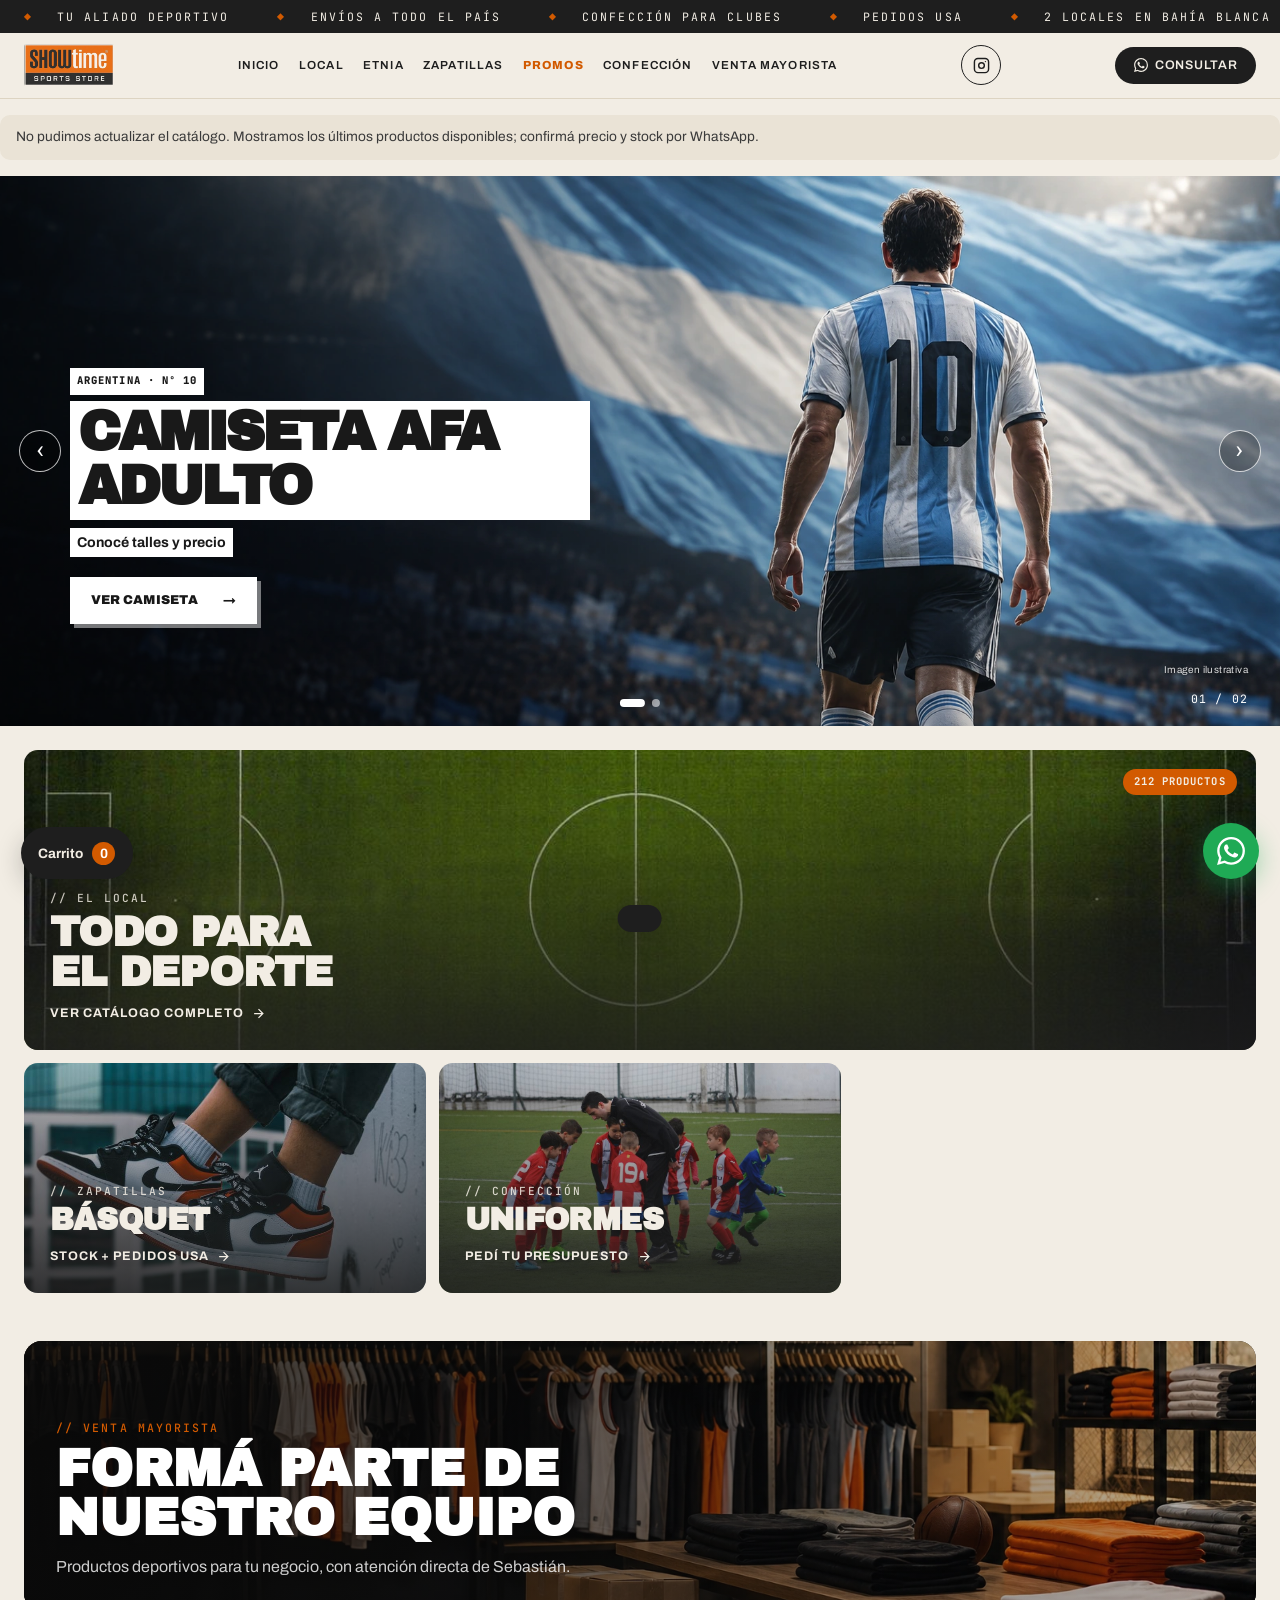
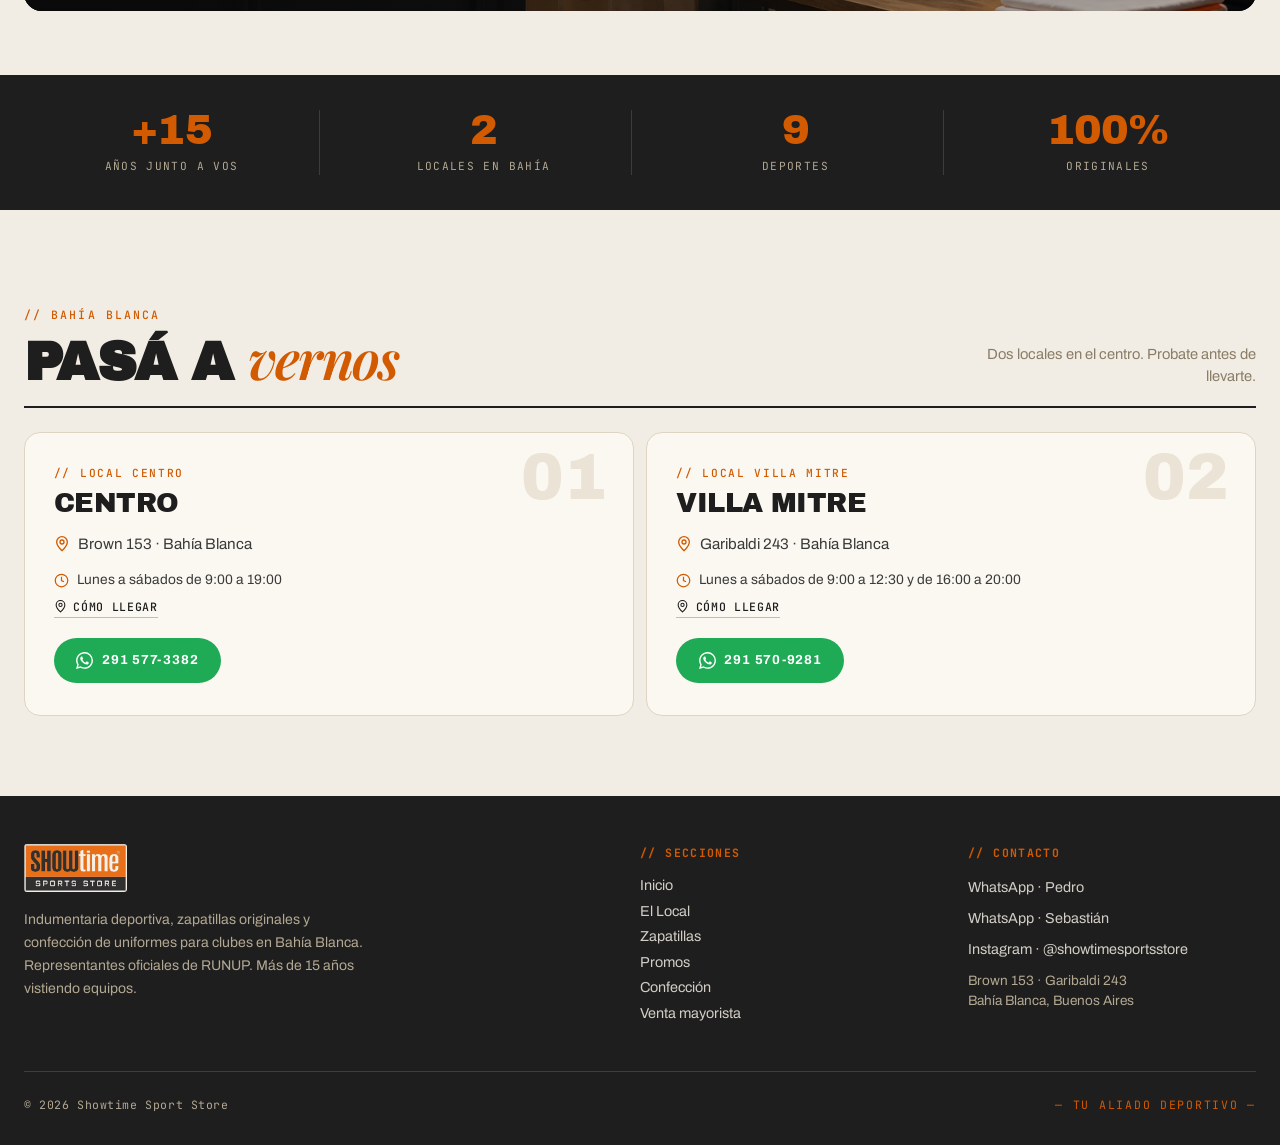
==== index.html @ 21f38bfc "Agregar ETNIA, galería de cinco fotos y panel de productos" ====
<!DOCTYPE html>
<html lang="es">
<head>
<meta charset="UTF-8">
<meta name="viewport" content="width=device-width, initial-scale=1.0, maximum-scale=5.0">
<meta name="theme-color" content="#F2EDE4">
<title>SHOWTIME Sport Store · Bahía Blanca</title>
<meta name="description" content="Showtime Sport Store — Indumentaria deportiva, zapatillas, confección y venta mayorista en Bahía Blanca. Tu aliado deportivo.">
<link rel="canonical" href="https://pedrosantiagonievas14.github.io/showtime-sport-store/">
<meta property="og:type" content="website">
<meta property="og:site_name" content="Showtime Sport Store">
<meta property="og:title" content="SHOWTIME Sport Store · Bahía Blanca">
<meta property="og:description" content="Indumentaria deportiva, zapatillas y confección de uniformes para clubes en Bahía Blanca. 2 locales. Envíos a todo el país.">
<meta property="og:url" content="https://pedrosantiagonievas14.github.io/showtime-sport-store/">
<meta property="og:image" content="https://pedrosantiagonievas14.github.io/showtime-sport-store/og-showtime.jpg">
<meta property="og:locale" content="es_AR">
<meta name="twitter:card" content="summary_large_image">
<meta name="twitter:title" content="SHOWTIME Sport Store · Bahía Blanca">
<meta name="twitter:description" content="Indumentaria deportiva, zapatillas y confección para clubes en Bahía Blanca.">
<meta name="twitter:image" content="https://pedrosantiagonievas14.github.io/showtime-sport-store/og-showtime.jpg">
<script type="application/ld+json">
{"@context":"https://schema.org","@type":"SportingGoodsStore","name":"Showtime Sport Store","description":"Indumentaria deportiva, zapatillas y confección de uniformes para clubes en Bahía Blanca.","url":"https://pedrosantiagonievas14.github.io/showtime-sport-store/","image":"https://pedrosantiagonievas14.github.io/showtime-sport-store/og-showtime.jpg","areaServed":"Bahía Blanca, Argentina","sameAs":["https://www.instagram.com/showtimesportstore"],"department":[{"@type":"SportingGoodsStore","name":"Showtime - Local Centro","address":{"@type":"PostalAddress","streetAddress":"Brown 153","addressLocality":"Bahía Blanca","addressRegion":"Buenos Aires","addressCountry":"AR"},"telephone":"+5492915773382"},{"@type":"SportingGoodsStore","name":"Showtime - Local Villa Mitre","address":{"@type":"PostalAddress","streetAddress":"Garibaldi 243","addressLocality":"Bahía Blanca","addressRegion":"Buenos Aires","addressCountry":"AR"},"telephone":"+5492915709281"}]}
</script>
<link rel="preconnect" href="https://fonts.googleapis.com">
<link rel="preconnect" href="https://fonts.gstatic.com" crossorigin>
<link href="https://fonts.googleapis.com/css2?family=Archivo:wght@400;500;600;700;800;900&family=Archivo+Black&family=Playfair+Display:ital,wght@0,600;1,500;1,600;1,700&family=JetBrains+Mono:wght@400;500;700&display=swap" rel="stylesheet">
<style>
:root{
  --cream:#F2EDE4;
  --cream-2:#EAE3D6;
  --paper:#FBF8F2;
  --ink:#1E1E1E;
  --ink-soft:#3a3a3a;
  --orange:#D25A00;
  --orange-bright:#E8650A;
  --muted:#8a7d68;
  --muted-2:#b3a892;
  --line:#ddd4c2;
  --line-strong:#c9bca3;
  --green:#1faa55;
  --white:#ffffff;
}
*{margin:0;padding:0;box-sizing:border-box;-webkit-tap-highlight-color:transparent;}
html{scroll-behavior:smooth;}
body{background:var(--cream);color:var(--ink);font-family:'Archivo',sans-serif;-webkit-font-smoothing:antialiased;overflow-x:hidden;line-height:1.5;}
a{color:inherit;text-decoration:none;}
button{font-family:inherit;cursor:pointer;}
img{display:block;max-width:100%;}

::selection{background:var(--orange);color:var(--cream);}
.card.agotado .card-cta{opacity:.5;pointer-events:none;}
.card.agotado .card-img{filter:grayscale(.55);}

/* ━━━ MARQUEE TOP ━━━ */
.marquee{background:var(--ink);color:var(--cream);overflow:hidden;white-space:nowrap;padding:0.5rem 0;font-family:'JetBrains Mono',monospace;font-size:0.72rem;letter-spacing:0.18em;text-transform:uppercase;}
.marquee-track{display:inline-block;animation:scroll 28s linear infinite;}
.marquee-track span{margin:0 1.5rem;}
.marquee-track span::before{content:'◆';color:var(--orange);margin-right:1.5rem;}
@keyframes scroll{0%{transform:translateX(0);}100%{transform:translateX(-50%);}}

/* ━━━ HEADER ━━━ */
header{position:sticky;top:0;z-index:100;background:rgba(242,237,228,0.88);backdrop-filter:blur(14px);-webkit-backdrop-filter:blur(14px);border-bottom:1px solid var(--line);}
.nav{max-width:1320px;margin:0 auto;padding:0.7rem 1.5rem;display:flex;align-items:center;justify-content:space-between;gap:1.5rem;}
.logo-img{height:42px;width:auto;cursor:pointer;display:block;border-radius:3px;}
.nav-links{display:flex;gap:0.3rem;}
.nav-link{background:none;border:none;color:var(--ink);font-family:'Archivo',sans-serif;font-weight:600;font-size:0.78rem;text-transform:uppercase;letter-spacing:0.1em;padding:0.5rem 0.9rem;border-radius:999px;transition:all 0.18s;position:relative;}
.nav-link:hover{color:var(--orange);}
.nav-link.active{color:var(--orange);}
.nav-link.active::after{content:'';position:absolute;bottom:0.15rem;left:50%;transform:translateX(-50%);width:5px;height:5px;border-radius:50%;background:var(--orange);}
.nav-cta{display:flex;align-items:center;gap:0.45rem;background:var(--ink);color:var(--cream);padding:0.6rem 1.15rem;font-family:'Archivo',sans-serif;font-weight:600;font-size:0.78rem;text-transform:uppercase;letter-spacing:0.06em;border-radius:999px;transition:all 0.18s;white-space:nowrap;border:none;}
.nav-cta:hover{background:var(--orange);transform:translateY(-1px);}
.nav-cta:active{transform:translateY(0);}
.nav-cta svg{width:14px;height:14px;}
.menu-toggle{display:none;background:none;border:1.5px solid var(--ink);color:var(--ink);width:40px;height:40px;border-radius:999px;align-items:center;justify-content:center;}
.menu-toggle svg{width:18px;height:18px;}
.mobile-menu{display:none;}
body.menu-open{overflow:hidden;}
.mobile-menu.open{display:flex;flex-direction:column;position:fixed;inset:0;background:var(--cream);z-index:150;padding:5.5rem 1.5rem calc(2rem + env(safe-area-inset-bottom));gap:0.3rem;overflow-y:auto;overscroll-behavior:contain;-webkit-overflow-scrolling:touch;max-height:100vh;max-height:100dvh;}
.mobile-menu .nav-link{font-family:'Archivo Black',sans-serif;font-size:2.2rem;text-transform:uppercase;letter-spacing:-0.02em;text-align:left;padding:0.8rem 0;border-bottom:1px solid var(--line);border-radius:0;color:var(--ink);}
.mobile-menu .nav-link.active{color:var(--orange);}
.mobile-menu .nav-link.active::after{display:none;}
.mobile-menu-close{position:sticky;top:0;align-self:flex-end;flex-shrink:0;margin:-4.4rem 0 1rem;background:var(--cream);border:1.5px solid var(--ink);color:var(--ink);width:42px;height:42px;border-radius:999px;font-size:1.3rem;z-index:1;}
.mobile-menu-foot{margin-top:auto;font-family:'JetBrains Mono',monospace;font-size:0.72rem;color:var(--muted);letter-spacing:0.1em;text-transform:uppercase;}

/* ━━━ VIEWS ━━━ */
.view{display:none;}
.view.active{display:block;animation:fadeIn 0.4s ease;}
@keyframes fadeIn{from{opacity:0;}to{opacity:1;}}

/* ━━━ HERO (home) ━━━ */
.hero{max-width:1320px;margin:0 auto;padding:3rem 1.5rem 2rem;}
.hero-eyebrow{font-family:'JetBrains Mono',monospace;font-size:0.74rem;font-weight:500;text-transform:uppercase;letter-spacing:0.2em;color:var(--orange);margin-bottom:1.2rem;display:flex;align-items:center;gap:0.7rem;}
.hero-eyebrow::before{content:'';width:28px;height:2px;background:var(--orange);}
.hero h1{font-family:'Archivo Black',sans-serif;font-size:clamp(2.8rem,9vw,7rem);line-height:0.88;letter-spacing:-0.04em;text-transform:uppercase;margin-bottom:1.5rem;}
.hero h1 em{font-family:'Playfair Display',serif;font-style:italic;font-weight:600;color:var(--orange);text-transform:none;letter-spacing:-0.01em;}
.hero-lead{font-size:1.08rem;color:var(--ink-soft);max-width:540px;line-height:1.6;margin-bottom:2rem;}
.hero-actions{display:flex;gap:0.7rem;flex-wrap:wrap;}
.btn-primary{display:inline-flex;align-items:center;gap:0.5rem;background:var(--orange);color:var(--cream);padding:0.95rem 1.8rem;font-weight:700;font-size:0.85rem;text-transform:uppercase;letter-spacing:0.06em;border-radius:999px;border:none;transition:all 0.18s;}
.btn-primary:hover{background:var(--ink);transform:translateY(-2px);}
.btn-primary:active{transform:translateY(0);}
.btn-primary svg{width:16px;height:16px;}
.btn-outline{display:inline-flex;align-items:center;gap:0.5rem;background:transparent;color:var(--ink);padding:0.95rem 1.8rem;font-weight:700;font-size:0.85rem;text-transform:uppercase;letter-spacing:0.06em;border-radius:999px;border:1.5px solid var(--ink);transition:all 0.18s;}
.btn-outline:hover{background:var(--ink);color:var(--cream);}

/* ━━━ HERO VIDEO BACKGROUND ━━━ */
.hero.has-video{position:relative;padding:0;margin:1.5rem auto 0;border-radius:24px;overflow:hidden;isolation:isolate;min-height:560px;display:flex;align-items:center;background:var(--ink);}
.hero-video{position:absolute;inset:0;width:100%;height:100%;object-fit:cover;z-index:0;}
.hero-overlay{position:absolute;inset:0;z-index:1;background:linear-gradient(100deg,rgba(18,18,18,0.92) 0%,rgba(18,18,18,0.72) 42%,rgba(18,18,18,0.35) 72%,rgba(18,18,18,0.12) 100%);}
.hero.has-video .hero-inner{position:relative;z-index:2;padding:4rem 3rem;max-width:620px;}
.hero.has-video h1{color:var(--cream);}
.hero.has-video .hero-lead{color:rgba(242,237,228,0.82);}
.hero.has-video .btn-outline{color:var(--cream);border-color:rgba(242,237,228,0.55);}
.hero.has-video .btn-outline:hover{background:var(--cream);color:var(--ink);border-color:var(--cream);}

/* ━━━ BANNERS SHOWTIME ━━━ */
.home-carousel{position:relative;width:100%;height:clamp(430px,43vw,650px);overflow:hidden;background:#111;color:#fff;}
.home-carousel-slide{position:absolute;inset:0;opacity:0;visibility:hidden;transition:opacity .55s ease,visibility .55s ease;}
.home-carousel-slide.is-active{opacity:1;visibility:visible;z-index:1;}
.home-carousel-slide[hidden]{display:none!important;}
.home-carousel-image,.home-carousel-video{width:100%;height:100%;object-fit:cover;object-position:center;display:block;}
.home-carousel-slide::after{content:'';position:absolute;inset:0;background:linear-gradient(90deg,rgba(0,0,0,.58),rgba(0,0,0,.13) 46%,transparent 74%),linear-gradient(0deg,rgba(0,0,0,.19),transparent 45%);pointer-events:none;}
.home-carousel-copy{position:absolute;z-index:2;left:max(5.5vw,calc((100vw - 1320px)/2));bottom:clamp(3rem,8vw,7rem);max-width:min(520px,78vw);}
.home-carousel-copy small{display:inline-block;margin-bottom:.4rem;padding:.34rem .42rem;background:#fff;color:#191919;font-family:'JetBrains Mono',monospace;font-size:.66rem;letter-spacing:.1em;font-weight:800;text-transform:uppercase;}
.home-carousel-copy h1,.home-carousel-copy h2{width:fit-content;max-width:100%;margin:0 0 .5rem;padding:.3rem .5rem .4rem;background:#fff;color:#191919;font-family:'Archivo Black',sans-serif;font-size:clamp(2.1rem,4.3vw,5.2rem);line-height:.98;letter-spacing:-.055em;text-transform:uppercase;}
.home-carousel-copy p{width:fit-content;max-width:100%;margin:0 0 1.25rem;padding:.24rem .42rem;background:#fff;color:#191919;font-size:clamp(.82rem,1.1vw,1rem);font-weight:700;}
.home-carousel-action{display:inline-flex;align-items:center;gap:1.6rem;padding:.9rem 1.15rem;border:2px solid #fff;background:#fff;color:#181818;font-size:.8rem;font-weight:900;letter-spacing:.02em;text-transform:uppercase;box-shadow:4px 4px 0 rgba(255,255,255,.45);cursor:pointer;}
.home-carousel-action:hover{background:#f47b2d;border-color:#f47b2d;color:#111;}
.home-carousel-controls{position:absolute;z-index:4;inset:0;pointer-events:none;display:flex;align-items:center;justify-content:space-between;padding:0 1.2rem;}
.home-carousel-arrow{pointer-events:auto;width:42px;height:42px;border:1px solid rgba(255,255,255,.75);border-radius:50%;background:rgba(0,0,0,.28);color:#fff;font-size:1.5rem;line-height:1;display:grid;place-items:center;cursor:pointer;}
.home-carousel-arrow:hover{background:#fff;color:#111;}
.home-carousel-dots{position:absolute;z-index:4;bottom:1.2rem;left:50%;transform:translateX(-50%);display:flex;gap:.45rem;align-items:center;}
.home-carousel-dot{width:8px;height:8px;border:0;border-radius:99px;background:rgba(255,255,255,.55);cursor:pointer;transition:width .2s,background .2s;}
.home-carousel-dot.is-active{width:25px;background:#fff;}
.home-carousel-index{position:absolute;z-index:4;right:2rem;bottom:1.15rem;font-family:'JetBrains Mono',monospace;font-size:.72rem;letter-spacing:.1em;color:#fff;}
.home-carousel-photo-note{position:absolute;z-index:2;right:2rem;bottom:3rem;font-size:.62rem;letter-spacing:.04em;color:rgba(255,255,255,.85);text-shadow:0 1px 4px #111;}
@media(max-width:700px){.home-carousel{height:clamp(500px,135vw,690px)}.home-carousel-image,.home-carousel-video{object-position:65% center}.home-carousel-slide::after{background:linear-gradient(0deg,rgba(0,0,0,.82),rgba(0,0,0,.1) 68%)}.home-carousel-copy{left:1rem;right:1rem;bottom:4.2rem;max-width:calc(100% - 2rem)}.home-carousel-copy h1,.home-carousel-copy h2{font-size:clamp(2rem,8vw,3.4rem)}.home-carousel-copy p{font-size:.8rem}.home-carousel-controls{padding:0 .45rem}.home-carousel-arrow{width:34px;height:34px;font-size:1.2rem}.home-carousel-index{right:1rem;bottom:1.1rem}}
@media(prefers-reduced-motion:reduce){.home-carousel-slide,.home-carousel-dot{transition:none}}


/* ━━━ HOME CATEGORY BANNERS ━━━ */
.home-cats{max-width:1320px;margin:0 auto;padding:1.5rem 1.5rem 3rem;display:grid;grid-template-columns:1fr 1fr 1fr;gap:0.8rem;}
.home-cats .big{grid-column:span 3;}
.cat-banner{position:relative;border-radius:14px;overflow:hidden;cursor:pointer;min-height:230px;display:flex;align-items:flex-end;padding:1.6rem;color:var(--cream);isolation:isolate;}
.cat-banner.big{min-height:300px;}
.cat-banner img{position:absolute;inset:0;width:100%;height:100%;object-fit:cover;z-index:-2;transition:transform 0.6s cubic-bezier(.2,.8,.2,1);}
.cat-banner::after{content:'';position:absolute;inset:0;z-index:-1;background:linear-gradient(180deg,rgba(30,30,30,0.1) 0%,rgba(30,30,30,0.85) 100%);}
.cat-banner:hover img{transform:scale(1.06);}
.cat-banner-content{position:relative;z-index:1;}
.cat-banner-tag{font-family:'JetBrains Mono',monospace;font-size:0.7rem;font-weight:500;text-transform:uppercase;letter-spacing:0.18em;color:var(--cream);opacity:0.85;margin-bottom:0.4rem;}
.cat-banner h3{font-family:'Archivo Black',sans-serif;font-size:1.9rem;line-height:0.95;text-transform:uppercase;letter-spacing:-0.02em;margin-bottom:0.5rem;}
.cat-banner.big h3{font-size:2.6rem;}
.cat-banner-link{display:inline-flex;align-items:center;gap:0.45rem;font-family:'Archivo',sans-serif;font-weight:700;font-size:0.78rem;text-transform:uppercase;letter-spacing:0.08em;}
.cat-banner-link svg{width:15px;height:15px;transition:transform 0.2s;}
.cat-banner:hover .cat-banner-link svg{transform:translateX(5px);}
.cat-banner-badge{position:absolute;top:1.2rem;right:1.2rem;z-index:1;background:var(--orange);color:var(--cream);font-family:'JetBrains Mono',monospace;font-size:0.66rem;font-weight:700;text-transform:uppercase;letter-spacing:0.1em;padding:0.3rem 0.7rem;border-radius:999px;}

/* ━━━ STRIP STATS ━━━ */
.stats-strip{background:var(--ink);color:var(--cream);}
.stats-inner{max-width:1320px;margin:0 auto;padding:2.2rem 1.5rem;display:grid;grid-template-columns:repeat(4,1fr);gap:1rem;}
.stat{text-align:center;border-right:1px solid rgba(242,237,228,0.15);}
.stat:last-child{border-right:none;}
.stat .n{font-family:'Archivo Black',sans-serif;font-size:2.6rem;line-height:1;color:var(--orange);letter-spacing:-0.02em;}
.stat .l{font-family:'JetBrains Mono',monospace;font-size:0.7rem;text-transform:uppercase;letter-spacing:0.12em;color:var(--muted-2);margin-top:0.4rem;}

/* ━━━ SECTION HEADER ━━━ */
.section-head{max-width:1320px;margin:0 auto;padding:3rem 1.5rem 0;}
.section-head-inner{display:flex;align-items:flex-end;justify-content:space-between;gap:1.5rem;flex-wrap:wrap;border-bottom:2px solid var(--ink);padding-bottom:1.2rem;}
.section-head-tag{font-family:'JetBrains Mono',monospace;font-size:0.72rem;font-weight:500;text-transform:uppercase;letter-spacing:0.18em;color:var(--orange);margin-bottom:0.6rem;}
.section-head h2{font-family:'Archivo Black',sans-serif;font-size:clamp(2rem,5vw,3.4rem);line-height:0.92;text-transform:uppercase;letter-spacing:-0.03em;}
.section-head h2 em{font-family:'Playfair Display',serif;font-style:italic;font-weight:600;color:var(--orange);text-transform:none;}
.section-head-sub{font-size:0.92rem;color:var(--muted);max-width:300px;line-height:1.5;text-align:right;}

/* ━━━ VIEW HERO (banner top de cada sección) ━━━ */
.view-hero{position:relative;max-width:1320px;margin:1.5rem auto 0;border-radius:16px;overflow:hidden;min-height:300px;display:flex;align-items:flex-end;padding:2.5rem 2rem;color:var(--cream);isolation:isolate;}
.view-hero img{position:absolute;inset:0;width:100%;height:100%;object-fit:cover;z-index:-2;}
.view-hero::after{content:'';position:absolute;inset:0;z-index:-1;background:linear-gradient(180deg,rgba(30,30,30,0.25) 0%,rgba(30,30,30,0.8) 100%);}
.view-hero-content{position:relative;z-index:1;max-width:600px;}
.view-hero-tag{font-family:'JetBrains Mono',monospace;font-size:0.74rem;font-weight:500;text-transform:uppercase;letter-spacing:0.18em;margin-bottom:0.7rem;opacity:0.9;}
.view-hero h1{font-family:'Archivo Black',sans-serif;font-size:clamp(2.4rem,7vw,5rem);line-height:0.9;text-transform:uppercase;letter-spacing:-0.03em;margin-bottom:0.8rem;}
.view-hero h1 em{font-family:'Playfair Display',serif;font-style:italic;font-weight:600;color:var(--orange);text-transform:none;}
.view-hero p{font-size:1rem;line-height:1.55;max-width:480px;opacity:0.95;}

/* ━━━ TOOLBAR ━━━ */
.toolbar{position:sticky;top:59px;z-index:50;background:var(--cream);border-bottom:1px solid var(--line);padding:1rem 1.5rem 0.8rem;margin-top:2rem;}
.toolbar-inner{max-width:1320px;margin:0 auto;}
.search-wrap{position:relative;margin-bottom:0.9rem;}
.search-input{width:100%;background:var(--paper);border:1.5px solid var(--line-strong);color:var(--ink);padding:0.8rem 1rem 0.8rem 2.7rem;font-family:'Archivo',sans-serif;font-size:1rem;border-radius:999px;outline:none;transition:border-color 0.15s;}
.search-input:focus{border-color:var(--orange);}
.search-input::placeholder{color:var(--muted-2);}
.search-icon{position:absolute;left:1rem;top:50%;transform:translateY(-50%);color:var(--muted);font-size:1rem;pointer-events:none;}
.search-clear{position:absolute;right:0.8rem;top:50%;transform:translateY(-50%);background:var(--cream-2);border:none;color:var(--ink);width:26px;height:26px;border-radius:50%;font-size:0.9rem;display:none;align-items:center;justify-content:center;}
.search-clear.show{display:flex;}
.cat-scroll{overflow-x:auto;overflow-y:hidden;margin:0 -1.5rem;padding:0 1.5rem;-webkit-overflow-scrolling:touch;scrollbar-width:none;}
.cat-scroll::-webkit-scrollbar{display:none;}
.cat-row{display:flex;gap:0.45rem;flex-wrap:nowrap;align-items:center;padding-bottom:0.3rem;}
.cat-btn{flex-shrink:0;background:transparent;border:1.5px solid var(--line-strong);color:var(--ink-soft);padding:0.5rem 1rem;font-family:'Archivo',sans-serif;font-weight:600;font-size:0.78rem;text-transform:uppercase;letter-spacing:0.05em;border-radius:999px;transition:all 0.15s;display:flex;align-items:center;gap:0.35rem;white-space:nowrap;}
.cat-btn:hover{border-color:var(--ink);}
.cat-btn.active{background:var(--ink);border-color:var(--ink);color:var(--cream);}
.cat-btn .count{font-family:'JetBrains Mono',monospace;font-size:0.7rem;opacity:0.6;}
.results-count{font-family:'JetBrains Mono',monospace;font-size:0.74rem;color:var(--muted);margin-top:0.7rem;letter-spacing:0.05em;}
.results-count strong{color:var(--orange);}

/* ━━━ PRODUCTS GRID ━━━ */
.products-section{max-width:1320px;margin:0 auto;padding:1.5rem;}
.products-grid{display:grid;grid-template-columns:repeat(auto-fill,minmax(230px,1fr));gap:0.8rem;}

.card{background:var(--paper);border:1px solid var(--line);border-radius:14px;overflow:hidden;cursor:pointer;display:flex;flex-direction:column;transition:all 0.22s cubic-bezier(.2,.8,.2,1);}
.card:hover{border-color:var(--ink);transform:translateY(-4px);box-shadow:0 12px 28px rgba(30,30,30,0.1);}
.card-img-wrap{position:relative;aspect-ratio:1/1;background:var(--cream-2);overflow:hidden;display:flex;align-items:center;justify-content:center;}
.card-img{width:86%;height:86%;object-fit:contain;transition:transform 0.5s cubic-bezier(.2,.8,.2,1);mix-blend-mode:multiply;}
.card:hover .card-img{transform:scale(1.08) rotate(-3deg);}
.card-placeholder{font-family:'Archivo Black',sans-serif;font-size:3.4rem;letter-spacing:-0.04em;color:var(--muted-2);line-height:0.9;text-align:center;transition:all 0.4s;user-select:none;}
.card:hover .card-placeholder{color:var(--orange);transform:scale(1.05);}
.card-cat-badge{position:absolute;top:0.7rem;left:0.7rem;font-family:'JetBrains Mono',monospace;font-weight:700;font-size:0.62rem;text-transform:uppercase;letter-spacing:0.08em;background:var(--ink);color:var(--cream);padding:0.25rem 0.55rem;border-radius:999px;z-index:2;}
.card-cat-badge.orange{background:var(--orange);}
.card-brand-badge{position:absolute;top:0.7rem;right:0.7rem;font-family:'JetBrains Mono',monospace;font-weight:500;font-size:0.62rem;text-transform:uppercase;letter-spacing:0.06em;color:var(--ink);background:var(--cream);padding:0.22rem 0.5rem;border-radius:999px;z-index:2;}
.card-body{padding:0.95rem 1rem 1.05rem;flex:1;display:flex;flex-direction:column;}
.card-title{font-family:'Archivo',sans-serif;font-weight:700;font-size:0.98rem;line-height:1.2;letter-spacing:-0.01em;margin-bottom:0.4rem;min-height:2.3rem;}
.card-meta{font-family:'JetBrains Mono',monospace;font-size:0.66rem;color:var(--muted);text-transform:uppercase;letter-spacing:0.05em;margin-bottom:0.7rem;display:flex;gap:0.4rem;flex-wrap:wrap;min-height:1rem;}
.card-sizes{display:flex;flex-wrap:wrap;gap:0.25rem;margin-bottom:0.9rem;min-height:1.3rem;}
.size-pill{font-family:'JetBrains Mono',monospace;font-size:0.66rem;font-weight:500;padding:0.15rem 0.42rem;border:1px solid var(--line-strong);color:var(--ink-soft);border-radius:4px;}
.size-pill.unico,.size-pill.pedido{border-color:var(--orange);color:var(--orange);}
.card-cta{display:flex;align-items:center;justify-content:space-between;gap:0.5rem;padding:0.6rem 0.9rem;background:var(--cream);color:var(--ink);font-family:'Archivo',sans-serif;font-weight:700;font-size:0.74rem;text-transform:uppercase;letter-spacing:0.06em;border:1px solid var(--line-strong);border-radius:999px;transition:all 0.15s;margin-top:auto;}
.card:hover .card-cta{background:var(--orange);border-color:var(--orange);color:var(--cream);}
.card-cta svg{width:13px;height:13px;flex-shrink:0;}

.empty-state{padding:4rem 1.5rem;text-align:center;color:var(--muted);grid-column:1/-1;}
.empty-state .ico{font-family:'Archivo Black',sans-serif;font-size:3.5rem;color:var(--line-strong);margin-bottom:0.5rem;}
.empty-state p{font-size:1rem;margin-bottom:0.4rem;}
.empty-state .sub{font-size:0.85rem;color:var(--muted-2);}

/* ━━━ LOCALES ━━━ */
.locales{max-width:1320px;margin:0 auto;padding:3rem 1.5rem;}
.locales-grid{display:grid;grid-template-columns:1fr 1fr;gap:0.8rem;margin-top:1.5rem;}
.local{background:var(--paper);border:1px solid var(--line);border-radius:16px;padding:2rem 1.8rem;position:relative;overflow:hidden;}
.local-num{position:absolute;top:1.2rem;right:1.6rem;font-family:'Archivo Black',sans-serif;font-size:4rem;color:var(--cream-2);line-height:0.8;}
.local-tag{font-family:'JetBrains Mono',monospace;font-size:0.7rem;font-weight:500;text-transform:uppercase;letter-spacing:0.15em;color:var(--orange);margin-bottom:0.5rem;}
.local-name{font-family:'Archivo Black',sans-serif;font-size:1.7rem;text-transform:uppercase;letter-spacing:-0.02em;line-height:1;margin-bottom:1rem;}
.local-addr{display:flex;align-items:center;gap:0.5rem;color:var(--ink-soft);font-size:0.95rem;margin-bottom:0.4rem;}
.local-addr svg{width:16px;height:16px;color:var(--orange);flex-shrink:0;}
.local-cta{margin-top:1.2rem;display:inline-flex;align-items:center;gap:0.55rem;background:var(--green);color:var(--white);padding:0.8rem 1.4rem;font-weight:700;font-size:0.82rem;text-transform:uppercase;letter-spacing:0.06em;border-radius:999px;transition:all 0.18s;}
.local-cta:hover{transform:translateY(-2px);filter:brightness(1.05);}
.local-cta svg{width:17px;height:17px;}

/* ━━━ FOOTER ━━━ */
footer{background:var(--ink);color:var(--cream);margin-top:2rem;}
.footer-inner{max-width:1320px;margin:0 auto;padding:3rem 1.5rem 2rem;}
.footer-top{display:grid;grid-template-columns:2fr 1fr 1fr;gap:2.5rem;padding-bottom:2.5rem;border-bottom:1px solid rgba(242,237,228,0.15);}
.footer-logo{height:48px;margin-bottom:1rem;border-radius:3px;}
.footer-brand p{color:var(--muted-2);font-size:0.88rem;line-height:1.65;max-width:340px;}
.footer-col h5{font-family:'JetBrains Mono',monospace;font-weight:700;font-size:0.72rem;text-transform:uppercase;letter-spacing:0.12em;color:var(--orange);margin-bottom:1rem;}
.footer-col button,.footer-col a{display:block;color:var(--cream);font-size:0.9rem;margin-bottom:0.6rem;background:none;border:none;text-align:left;padding:0;transition:color 0.15s;opacity:0.85;}
.footer-col button:hover,.footer-col a:hover{color:var(--orange);opacity:1;}
.footer-bottom{padding-top:1.5rem;display:flex;justify-content:space-between;align-items:center;flex-wrap:wrap;gap:0.8rem;font-family:'JetBrains Mono',monospace;font-size:0.72rem;color:var(--muted-2);letter-spacing:0.05em;}
.footer-bottom .slogan{color:var(--orange);text-transform:uppercase;letter-spacing:0.15em;}

/* ━━━ FLOAT WA ━━━ */
.float-wa{position:fixed;bottom:1.3rem;right:1.3rem;width:56px;height:56px;background:var(--green);border-radius:50%;display:flex;align-items:center;justify-content:center;color:var(--white);z-index:90;box-shadow:0 8px 24px rgba(31,170,85,0.4);transition:transform 0.2s;}
.float-wa:hover{transform:scale(1.1);}
.float-wa svg{width:28px;height:28px;}

/* ━━━ MODAL ━━━ */
.modal-bg{position:fixed;inset:0;background:rgba(30,30,30,0.6);z-index:200;display:none;align-items:flex-end;justify-content:center;backdrop-filter:blur(6px);-webkit-backdrop-filter:blur(6px);}
.modal-bg.show{display:flex;animation:fade 0.25s;}
@keyframes fade{from{opacity:0;}to{opacity:1;}}
@keyframes slideUp{from{transform:translateY(100%);}to{transform:translateY(0);}}
.modal{background:var(--paper);max-width:620px;width:100%;padding:1.2rem 1.5rem 2rem;position:relative;border-radius:20px 20px 0 0;max-height:92vh;max-height:92dvh;overflow-y:auto;overscroll-behavior:contain;-webkit-overflow-scrolling:touch;animation:slideUp 0.32s cubic-bezier(.2,.8,.2,1);}
.modal-close{position:absolute;top:1rem;right:1rem;background:var(--cream-2);border:none;color:var(--ink);width:34px;height:34px;border-radius:50%;font-size:1.1rem;display:flex;align-items:center;justify-content:center;z-index:10;}
.modal-close:hover{background:var(--orange);color:var(--cream);}
.modal-product{display:flex;flex-direction:column;gap:1rem;margin-bottom:1.4rem;padding-bottom:1.2rem;border-bottom:1px solid var(--line);align-items:stretch;}
.modal-product-icon{width:100%;height:clamp(260px,48vh,430px);flex-shrink:0;background:var(--cream-2);display:flex;align-items:center;justify-content:center;font-family:'Archivo Black',sans-serif;font-size:3rem;color:var(--muted-2);border-radius:14px;overflow:hidden;}
.modal-product-icon img{width:100%;height:100%;object-fit:contain;padding:0.8rem;mix-blend-mode:multiply;}
@media(max-width:560px){.modal{padding:1rem 1rem calc(1.5rem + env(safe-area-inset-bottom))}.modal-product-icon{height:min(48vh,360px);min-height:250px}}
.modal-product .info h3{font-family:'Archivo Black',sans-serif;font-size:clamp(1.35rem,4vw,1.8rem);line-height:1.1;margin-bottom:0.3rem;text-transform:uppercase;letter-spacing:-0.02em;padding-right:2.5rem;}
.modal-product .info p{font-family:'JetBrains Mono',monospace;font-size:0.74rem;color:var(--muted);text-transform:uppercase;letter-spacing:0.06em;}
.modal h4{font-family:'JetBrains Mono',monospace;font-weight:700;font-size:0.7rem;text-transform:uppercase;letter-spacing:0.12em;color:var(--muted);margin-bottom:0.7rem;margin-top:1.2rem;}
.modal h4:first-of-type{margin-top:0;}
.modal-talles{display:flex;flex-wrap:wrap;gap:0.4rem;}
.modal-talle{font-family:'JetBrains Mono',monospace;font-size:0.8rem;font-weight:500;padding:0.4rem 0.7rem;background:var(--cream);border:1px solid var(--line-strong);border-radius:6px;}
.modal-locals{display:grid;gap:0.6rem;}
.modal-local-btn{display:flex;align-items:center;justify-content:space-between;gap:1rem;padding:1rem 1.1rem;background:var(--cream);border:1px solid var(--line-strong);border-radius:12px;transition:all 0.15s;}
.modal-local-btn:hover{border-color:var(--green);background:rgba(31,170,85,0.06);}
.modal-local-btn .name{font-family:'Archivo Black',sans-serif;font-size:1.05rem;text-transform:uppercase;letter-spacing:-0.01em;line-height:1;margin-bottom:0.2rem;}
.modal-local-btn .addr{font-size:0.78rem;color:var(--muted);}
.modal-local-btn .go{color:var(--green);display:flex;align-items:center;gap:0.4rem;font-family:'Archivo',sans-serif;font-weight:700;font-size:0.8rem;text-transform:uppercase;letter-spacing:0.05em;flex-shrink:0;}
.modal-local-btn .go svg{width:18px;height:18px;}
.wa-chooser-bg{position:fixed;inset:0;background:rgba(20,20,20,.66);z-index:260;display:none;align-items:center;justify-content:center;padding:1rem;backdrop-filter:blur(7px);-webkit-backdrop-filter:blur(7px);}
.wa-chooser-bg.show{display:flex;animation:fade .22s;}
.wa-chooser{background:var(--paper);width:min(440px,100%);border-radius:20px;padding:1.6rem;position:relative;box-shadow:0 24px 70px rgba(0,0,0,.28);}
.wa-chooser h3{font-family:'Archivo Black',sans-serif;font-size:1.55rem;text-transform:uppercase;line-height:1.05;padding-right:2.5rem;}
.wa-chooser>p{color:var(--muted);margin:.55rem 0 1.2rem;line-height:1.5;}
.wa-person-list{display:grid;grid-template-columns:1fr 1fr;gap:.7rem;}
.wa-person{display:flex;flex-direction:column;gap:.32rem;padding:1.15rem;background:var(--cream);border:1.5px solid var(--line-strong);border-radius:14px;transition:.16s;}
.wa-person:hover{border-color:var(--green);transform:translateY(-2px);background:rgba(31,170,85,.06);}
.wa-person strong{font-family:'Archivo Black',sans-serif;font-size:1.2rem;text-transform:uppercase;}
.wa-person span{color:var(--green);font-size:.78rem;font-weight:800;text-transform:uppercase;letter-spacing:.06em;}
@media(max-width:430px){.wa-person-list{grid-template-columns:1fr}.wa-chooser{padding:1.35rem}}

.visually-hidden{position:absolute;width:1px;height:1px;padding:0;margin:-1px;overflow:hidden;clip:rect(0,0,0,0);white-space:nowrap;border:0;}
.toast{position:fixed;bottom:5.5rem;left:50%;transform:translateX(-50%) translateY(120px);background:var(--ink);color:var(--cream);padding:0.85rem 1.4rem;border-radius:999px;font-size:0.88rem;font-weight:600;z-index:400;transition:transform 0.3s cubic-bezier(.2,.8,.2,1);box-shadow:0 8px 24px rgba(30,30,30,0.3);}
.toast.show{transform:translateX(-50%) translateY(0);}

/* ━━━ RESPONSIVE ━━━ */
@media(max-width:860px){
  .nav-links{display:none;}
  .menu-toggle{display:flex;}
  .nav-cta span{display:none;}
  .nav-cta{padding:0.6rem;width:40px;height:40px;justify-content:center;}
  .home-cats{grid-template-columns:1fr 1fr;}
  .home-cats .big{grid-column:span 2;}
  .stats-inner{grid-template-columns:1fr 1fr;gap:1.5rem 1rem;}
  .stat:nth-child(2){border-right:none;}
  .gallery-grid{grid-auto-rows:72px;}
  .gallery-item,.gallery-item:nth-child(6n+2){grid-column:span 6;grid-row:span 5;}
  .gallery-item:nth-child(6n+1),.gallery-item:nth-child(6n+4){grid-column:span 12;grid-row:span 5;}
  .footer-top{grid-template-columns:1fr;gap:2rem;}
  .toolbar{top:55px;}
}
@media(max-width:560px){
  .nav{padding:0.6rem 1rem;}
  .logo-img{height:36px;}
  .hero{padding:2rem 1rem 1.5rem;}
  .hero.has-video{padding:0;min-height:440px;margin:1rem auto 0;}
  .hero.has-video .hero-inner{padding:2.5rem 1.5rem;}
  .home-cats{grid-template-columns:1fr;padding:1rem;}
  .home-cats .big{grid-column:span 1;}
  .cat-banner,.cat-banner.big{min-height:200px;}
  .section-head{padding:2rem 1rem 0;}
  .section-head-sub{text-align:left;}
  .view-hero{margin:1rem;border-radius:14px;min-height:240px;padding:1.8rem 1.4rem;}
  .toolbar{padding:0.9rem 1rem 0.7rem;}
  .cat-scroll{margin:0 -1rem;padding:0 1rem;}
  .products-section{padding:1rem;}
  .products-grid{grid-template-columns:1fr 1fr;}
  .locales{padding:2rem 1rem;}
  .locales-grid{grid-template-columns:1fr;}
  .gallery-section{padding:1rem;}
  .gallery-grid{grid-auto-rows:76px;gap:.75rem;}
  .gallery-item,.gallery-item:nth-child(n){grid-column:span 12;grid-row:span 4;}
  .gallery-item:nth-child(3n+1){grid-row:span 5;}
  .gallery-label{padding:2.5rem 1rem 1rem;}
  .gallery-desc{display:none;}
  .footer-inner{padding:2.5rem 1rem 1.5rem;}
  .footer-bottom{flex-direction:column;text-align:center;}
  .stats-inner{padding:1.8rem 1rem;}
  .stat .n{font-size:2.1rem;}
  .float-wa{width:52px;height:52px;}
}
@media(max-width:380px){
  .products-grid{grid-template-columns:1fr;}
}

.nav-ig{display:flex;align-items:center;justify-content:center;width:40px;height:40px;border:1.5px solid var(--ink);color:var(--ink);border-radius:999px;transition:all 0.18s;flex-shrink:0;}
.nav-ig:hover{background:var(--orange);border-color:var(--orange);color:var(--cream);transform:translateY(-1px);}
.nav-ig svg{width:17px;height:17px;}
.local-meta{margin-top:0.9rem;display:flex;flex-direction:column;gap:0.5rem;}
.local-hours{display:flex;align-items:flex-start;gap:0.5rem;color:var(--ink-soft);font-size:0.86rem;line-height:1.45;}
.local-hours svg{width:15px;height:15px;color:var(--orange);flex-shrink:0;margin-top:0.15rem;}
.local-maps{display:inline-flex;align-items:center;gap:0.4rem;color:var(--ink);font-family:'JetBrains Mono',monospace;font-size:0.72rem;font-weight:500;text-transform:uppercase;letter-spacing:0.06em;border-bottom:1px solid var(--line-strong);padding-bottom:2px;width:fit-content;transition:all 0.15s;}
.local-maps:hover{color:var(--orange);border-color:var(--orange);}
.local-maps svg{width:13px;height:13px;}
.local-actions{display:flex;gap:0.6rem;align-items:center;flex-wrap:wrap;margin-top:1.2rem;}
.local-actions .local-cta{margin-top:0;}
@media(max-width:560px){.nav-ig{width:38px;height:38px;}}
/* ━━━ PEDIDO USA ━━━ */
.usa-box{max-width:1320px;margin:1.5rem auto 0;padding:0 1.5rem;}
.usa-inner{background:var(--ink);border-radius:18px;padding:2rem 1.8rem;color:var(--cream);position:relative;overflow:hidden;}
.usa-inner .ghost{position:absolute;font-family:'Archivo Black',sans-serif;font-size:9rem;color:rgba(242,237,228,0.04);line-height:0.7;top:-0.5rem;right:1rem;pointer-events:none;white-space:nowrap;letter-spacing:-0.04em;}
.usa-tag{font-family:'JetBrains Mono',monospace;font-size:0.72rem;font-weight:500;text-transform:uppercase;letter-spacing:0.18em;color:var(--orange);margin-bottom:0.6rem;position:relative;}
.usa-inner h3{font-family:'Archivo Black',sans-serif;font-size:clamp(1.5rem,4vw,2.3rem);line-height:0.95;text-transform:uppercase;letter-spacing:-0.03em;margin-bottom:0.5rem;position:relative;}
.usa-inner h3 em{font-family:'Playfair Display',serif;font-style:italic;font-weight:600;color:var(--orange);text-transform:none;}
.usa-inner>p{color:var(--muted-2);font-size:0.96rem;line-height:1.55;max-width:560px;margin-bottom:1.6rem;position:relative;}
.usa-steps{display:grid;grid-template-columns:repeat(3,1fr);gap:1rem;margin-bottom:1.8rem;position:relative;}
.usa-step{position:relative;padding-top:1rem;border-top:2px solid var(--orange);}
.usa-step .sn{font-family:'JetBrains Mono',monospace;font-size:0.74rem;color:var(--orange);font-weight:700;letter-spacing:0.1em;margin-bottom:0.5rem;}
.usa-step h4{font-family:'Archivo',sans-serif;font-weight:800;font-size:1rem;margin-bottom:0.3rem;color:var(--cream);}
.usa-step p{font-size:0.85rem;color:var(--muted-2);line-height:1.5;}
.usa-pay{display:flex;align-items:stretch;gap:0;background:rgba(242,237,228,0.06);border:1px solid rgba(242,237,228,0.12);border-radius:12px;overflow:hidden;margin-bottom:1.8rem;position:relative;}
.usa-pay-half{flex:1;padding:1rem 1.2rem;}
.usa-pay-half:first-child{border-right:1px dashed rgba(242,237,228,0.2);}
.usa-pay-half .pct{font-family:'Archivo Black',sans-serif;font-size:2rem;color:var(--orange);line-height:1;letter-spacing:-0.02em;}
.usa-pay-half .lbl{font-size:0.84rem;color:var(--cream);margin-top:0.3rem;font-weight:600;}
.usa-pay-half .sub{font-size:0.76rem;color:var(--muted-2);margin-top:0.15rem;}
.usa-stores{display:flex;gap:0.7rem;flex-wrap:wrap;position:relative;}
.usa-store-btn{display:inline-flex;align-items:center;gap:0.6rem;background:var(--cream);color:var(--ink);padding:0.85rem 1.4rem;font-weight:700;font-size:0.86rem;border-radius:999px;transition:all 0.18s;}
.usa-store-btn:hover{background:var(--orange);color:var(--cream);transform:translateY(-2px);}
.usa-store-btn svg{width:15px;height:15px;}
.usa-store-btn .sub{font-family:'JetBrains Mono',monospace;font-size:0.66rem;font-weight:500;opacity:0.6;text-transform:uppercase;letter-spacing:0.08em;}
.usa-wa{display:inline-flex;align-items:center;gap:0.5rem;background:var(--green);color:#fff;padding:0.85rem 1.4rem;font-weight:700;font-size:0.86rem;border-radius:999px;transition:all 0.18s;}
.usa-wa:hover{transform:translateY(-2px);filter:brightness(1.05);}
.usa-wa svg{width:16px;height:16px;}
.usa-disclaimer{margin-top:1.5rem;padding-top:1.2rem;border-top:1px solid rgba(242,237,228,0.12);font-size:0.8rem;color:var(--muted-2);line-height:1.5;position:relative;}
@media(max-width:560px){
  .usa-box{padding:0 1rem;}
  .usa-inner{padding:1.6rem 1.3rem;}
  .usa-steps{grid-template-columns:1fr;gap:1.1rem;}
  .usa-stores{flex-direction:column;}
  .usa-store-btn,.usa-wa{justify-content:center;}
}

/* ━━━ VENTA MAYORISTA ━━━ */
.wholesale-hero{min-height:610px;position:relative;display:flex;align-items:flex-end;overflow:hidden;background:#111;}
.wholesale-hero>img{position:absolute;inset:0;width:100%;height:100%;object-fit:cover;}
.wholesale-hero::after{content:'';position:absolute;inset:0;background:linear-gradient(90deg,rgba(10,10,10,.94) 0%,rgba(10,10,10,.7) 46%,rgba(10,10,10,.2) 100%),linear-gradient(0deg,rgba(10,10,10,.78),transparent 55%);}
.wholesale-hero-inner{position:relative;z-index:1;width:100%;max-width:1320px;margin:0 auto;padding:7rem 1.5rem 5.5rem;color:#fff;}
.wholesale-kicker{font-family:'JetBrains Mono',monospace;font-size:.72rem;text-transform:uppercase;letter-spacing:.14em;color:var(--orange);font-weight:700;margin-bottom:1rem;}
.wholesale-hero h1{font-family:'Archivo Black',sans-serif;font-size:clamp(3.2rem,7vw,7.4rem);line-height:.86;letter-spacing:-.055em;text-transform:uppercase;max-width:850px;}
.wholesale-hero h1 em{font-family:'Playfair Display',serif;text-transform:none;font-weight:600;color:var(--orange);}
.wholesale-hero p{max-width:660px;font-size:clamp(1rem,1.8vw,1.25rem);line-height:1.6;color:rgba(255,255,255,.82);margin:1.5rem 0 1.8rem;}
.wholesale-actions{display:flex;align-items:center;gap:1rem;flex-wrap:wrap;}
.wholesale-wa{display:inline-flex;align-items:center;gap:.65rem;background:var(--orange);color:#fff;padding:.9rem 1.35rem;border-radius:999px;font-weight:800;text-transform:uppercase;letter-spacing:.05em;font-size:.82rem;transition:.2s;}
.wholesale-wa:hover{transform:translateY(-2px);filter:brightness(1.06);}
.wholesale-wa svg{width:20px;height:20px;}
.wholesale-phone{font-family:'JetBrains Mono',monospace;font-size:.78rem;color:rgba(255,255,255,.7);}
.wholesale-main{max-width:1320px;margin:0 auto;padding:5rem 1.5rem;}
.wholesale-intro{display:grid;grid-template-columns:1.1fr .9fr;gap:4rem;align-items:end;margin-bottom:3.5rem;}
.wholesale-intro h2{font-family:'Archivo Black',sans-serif;font-size:clamp(2.5rem,5vw,5rem);line-height:.92;letter-spacing:-.045em;text-transform:uppercase;}
.wholesale-intro h2 em{font-family:'Playfair Display',serif;text-transform:none;color:var(--orange);}
.wholesale-intro p{color:var(--muted);font-size:1.05rem;line-height:1.7;}
.wholesale-gallery{display:grid;grid-template-columns:1fr 1fr;gap:1rem;margin-bottom:1rem;}
.wholesale-image-card{position:relative;min-height:420px;overflow:hidden;border-radius:18px;background:#171717;}
.wholesale-image-card img{position:absolute;inset:0;width:100%;height:100%;object-fit:cover;transition:transform .45s ease;}
.wholesale-image-card:hover img{transform:scale(1.035);}
.wholesale-image-card::after{content:'';position:absolute;inset:0;background:linear-gradient(0deg,rgba(10,10,10,.9),transparent 60%);}
.wholesale-image-copy{position:absolute;z-index:1;left:1.5rem;right:1.5rem;bottom:1.5rem;color:#fff;}
.wholesale-image-copy span{font-family:'JetBrains Mono',monospace;font-size:.65rem;color:var(--orange);text-transform:uppercase;letter-spacing:.12em;}
.wholesale-image-copy h3{font-family:'Archivo Black',sans-serif;font-size:1.65rem;text-transform:uppercase;margin-top:.35rem;}
.wholesale-benefits{display:grid;grid-template-columns:repeat(3,1fr);gap:1rem;margin:1rem 0 4rem;}
.wholesale-benefit{background:var(--paper);border:1px solid var(--line);border-top:4px solid var(--orange);border-radius:12px;padding:1.6rem;}
.wholesale-benefit .n{font-family:'JetBrains Mono',monospace;color:var(--orange);font-size:.68rem;letter-spacing:.12em;margin-bottom:1.25rem;}
.wholesale-benefit h4{font-family:'Archivo Black',sans-serif;font-size:1.25rem;text-transform:uppercase;margin-bottom:.5rem;}
.wholesale-benefit p{font-size:.9rem;line-height:1.6;color:var(--muted);}
.wholesale-final{background:var(--ink);color:#fff;border-radius:20px;padding:clamp(2rem,5vw,4rem);display:flex;align-items:center;justify-content:space-between;gap:2rem;overflow:hidden;position:relative;}
.wholesale-final::after{content:'MAYOR';position:absolute;right:-1rem;bottom:-2.5rem;font-family:'Archivo Black';font-size:9rem;color:rgba(255,255,255,.035);pointer-events:none;}
.wholesale-final h3{font-family:'Archivo Black';font-size:clamp(2rem,4vw,4rem);line-height:.95;text-transform:uppercase;max-width:650px;position:relative;z-index:1;}
.home-wholesale{max-width:1320px;margin:0 auto 4rem;padding:0 1.5rem;}
.home-wholesale-card{min-height:270px;border-radius:18px;overflow:hidden;position:relative;display:flex;align-items:flex-end;padding:2rem;color:#fff;cursor:pointer;background:#111;}
.home-wholesale-card img{position:absolute;inset:0;width:100%;height:100%;object-fit:cover;}
.home-wholesale-card::after{content:'';position:absolute;inset:0;background:linear-gradient(90deg,rgba(10,10,10,.9),rgba(10,10,10,.25));}
.home-wholesale-copy{position:relative;z-index:1;max-width:650px;}.home-wholesale-copy h3{font-family:'Archivo Black';font-size:clamp(2rem,4vw,3.6rem);text-transform:uppercase;line-height:.95;}.home-wholesale-copy p{margin-top:.75rem;color:rgba(255,255,255,.8);}
@media(max-width:800px){.wholesale-hero{min-height:560px}.wholesale-hero::after{background:linear-gradient(0deg,rgba(10,10,10,.94),rgba(10,10,10,.35))}.wholesale-hero-inner{padding:6rem 1rem 3.5rem}.wholesale-intro{grid-template-columns:1fr;gap:1.25rem}.wholesale-gallery{grid-template-columns:1fr}.wholesale-image-card{min-height:330px}.wholesale-benefits{grid-template-columns:1fr}.wholesale-final{align-items:flex-start;flex-direction:column}.home-wholesale{padding:0 1rem}.home-wholesale-card{min-height:330px}}

/* ━━━ PROMOS ━━━ */
.nav-link[data-view="promos"]{color:var(--orange);font-weight:800;}
.promos-hero{max-width:1320px;margin:1.5rem auto 0;padding:clamp(2.2rem,6vw,5.5rem);border-radius:24px;background:var(--ink);color:var(--cream);position:relative;overflow:hidden;isolation:isolate;}
.promos-hero::before{content:'%';position:absolute;right:-.02em;bottom:-.34em;font-family:'Archivo Black',sans-serif;font-size:clamp(15rem,38vw,34rem);line-height:1;color:rgba(255,91,26,.16);z-index:-1;}
.promos-kicker{font-family:'JetBrains Mono',monospace;font-size:.76rem;text-transform:uppercase;letter-spacing:.18em;color:var(--orange);margin-bottom:1rem;}
.promos-hero h1{font-family:'Archivo Black',sans-serif;font-size:clamp(3.4rem,9vw,7.5rem);line-height:.86;letter-spacing:-.05em;text-transform:uppercase;}
.promos-hero h1 em{font-family:'Playfair Display',serif;font-style:italic;text-transform:none;color:var(--orange);}
.promos-hero p{max-width:590px;margin-top:1.4rem;color:rgba(255,255,255,.76);font-size:1.03rem;line-height:1.65;}
.promos-summary{margin-top:1.6rem;display:inline-flex;align-items:center;gap:.55rem;border:1px solid rgba(255,255,255,.2);border-radius:999px;padding:.65rem 1rem;font-family:'JetBrains Mono',monospace;font-size:.73rem;text-transform:uppercase;letter-spacing:.08em;}
.promo-card .card-img-wrap{background:#fff;}
.promo-card .promo-percent{position:absolute;right:.7rem;top:.7rem;z-index:2;background:var(--orange);color:#fff;border-radius:999px;padding:.45rem .65rem;font-family:'Archivo Black',sans-serif;font-size:.82rem;box-shadow:0 5px 18px rgba(0,0,0,.18);}
.promo-source{font-family:'JetBrains Mono',monospace;font-size:.65rem;text-transform:uppercase;letter-spacing:.09em;color:var(--muted);margin-bottom:.45rem;}
.promo-price{display:flex;align-items:baseline;gap:.65rem;flex-wrap:wrap;margin-top:.65rem;}
.promo-price-old{text-decoration:line-through;color:var(--muted-2);font-size:.85rem;}
.promo-price-now{font-family:'Archivo Black',sans-serif;color:var(--orange);font-size:1.25rem;}
.promo-saving{margin-top:.35rem;color:var(--green);font-size:.75rem;font-weight:800;text-transform:uppercase;letter-spacing:.04em;}
.promo-consult{margin-top:.9rem;width:100%;border:1.5px solid var(--ink);border-radius:999px;background:transparent;padding:.68rem .9rem;font-weight:800;text-transform:uppercase;font-size:.72rem;letter-spacing:.06em;}
.promo-card:hover .promo-consult{background:var(--ink);color:#fff;}
.promo-empty{grid-column:1/-1;padding:3.5rem 1.5rem;text-align:center;border:1.5px dashed var(--line);border-radius:18px;}
.promo-empty h3{font-family:'Archivo Black',sans-serif;font-size:1.5rem;text-transform:uppercase;}
.promo-empty p{max-width:570px;margin:.7rem auto 0;color:var(--muted);line-height:1.55;}
@media(max-width:560px){.promos-hero{margin:.8rem .75rem 0;padding:3.3rem 1.2rem;border-radius:18px}.promos-hero p{font-size:.92rem}.promos-summary{font-size:.64rem}.promo-price-now{font-size:1.12rem}}


/* Solicitud de pedido para retiro */
.cart-open{position:fixed;bottom:1.3rem;left:1.3rem;z-index:90;border:0;border-radius:999px;background:var(--ink);color:var(--cream);font:700 .85rem 'Archivo',sans-serif;padding:.9rem 1.1rem;box-shadow:0 8px 24px rgba(30,30,30,.25);cursor:pointer}
.cart-open:hover,.cart-primary:hover{background:var(--orange)}
.cart-count{display:inline-grid;place-items:center;min-width:1.45rem;height:1.45rem;margin-left:.35rem;padding:0 .2rem;border-radius:99px;background:var(--orange);color:#fff}
.cart-backdrop{display:none;position:fixed;inset:0;z-index:220;background:rgba(20,20,20,.62)}
.cart-backdrop.show{display:block}
.cart-panel{position:absolute;right:0;top:0;bottom:0;width:min(100%,430px);background:var(--cream);display:flex;flex-direction:column;box-shadow:-8px 0 30px rgba(0,0,0,.15)}
.photo-admin-backdrop{position:fixed;inset:0;height:100vh;height:100dvh;z-index:300;background:var(--paper);display:none;flex-direction:column;overscroll-behavior:contain}
.photo-admin-backdrop.show{display:flex}
.photo-admin-bar{flex:none;background:var(--ink);color:var(--cream);display:flex;align-items:center;justify-content:space-between;gap:1rem;padding:.75rem max(1rem,env(safe-area-inset-right)) .75rem max(1rem,env(safe-area-inset-left))}
.photo-admin-bar h2{font-family:'Archivo Black',sans-serif;font-size:1rem;text-transform:uppercase;margin:0}
.photo-admin-close{padding:.7rem 1rem;border:1px solid #ffffff50;border-radius:9px;background:transparent;color:inherit;font:700 .85rem 'Archivo',sans-serif;cursor:pointer}
.photo-admin-help{flex:none;display:flex;justify-content:space-between;gap:.75rem;align-items:center;flex-wrap:wrap;padding:.65rem 1rem;border-bottom:1px solid var(--line);font-size:.78rem;color:var(--muted)}
.photo-admin-help a{color:var(--ink);font-weight:700;text-decoration:underline}
.photo-admin-frame{display:block;flex:1;min-height:0;width:100%;border:0;background:var(--paper)}
.catalog-status{margin:1rem auto;padding:.8rem 1rem;max-width:1280px;color:var(--ink-soft);background:var(--cream-2);border-radius:10px;font-size:.86rem;line-height:1.4}
.catalog-status[hidden]{display:none}
.conf-catalog[hidden]{display:none}
.conf-catalog .section-head{padding:1rem 0 2rem}
.product-price{margin:.7rem 0 .35rem}
.product-price strong{font-size:1.05rem;color:var(--orange)}
.product-price del{color:var(--muted-2);font-size:.85rem;margin-right:.5rem}
.product-price .promo-saving{font-size:.7rem}
.product-description{font-size:.92rem;line-height:1.5;color:var(--muted);margin:.75rem 0}
@media(max-width:560px){.photo-admin-bar h2{font-size:.85rem}.photo-admin-close{padding:.65rem .75rem}.photo-admin-help{font-size:.72rem;gap:.35rem}.photo-admin-help span{display:none}}
.cart-head{display:flex;justify-content:space-between;align-items:start;gap:1rem;padding:1.4rem;border-bottom:1px solid var(--line)}
.cart-head h2{font:900 1.55rem 'Archivo Black',sans-serif;margin:0}
.cart-head p,.cart-note{color:var(--muted);font-size:.82rem;line-height:1.45;margin:.35rem 0 0}
.cart-close{border:1px solid var(--line);background:transparent;border-radius:50%;width:38px;height:38px;flex:none;font-size:1.1rem;cursor:pointer}
.cart-items{flex:1;overflow-y:auto;padding:1rem 1.4rem;overscroll-behavior:contain}
.cart-empty{padding:2rem .5rem;text-align:center;color:var(--muted)}
.cart-item{padding:1rem 0;border-bottom:1px solid var(--line)}
.cart-item strong{display:block;font-size:.94rem}
.cart-item small{display:block;color:var(--muted);margin:.3rem 0}
.cart-item-controls{display:flex;align-items:center;gap:.55rem;margin-top:.7rem}
.cart-item-controls button{border:1px solid var(--line);background:var(--paper);border-radius:7px;min-width:30px;height:30px;cursor:pointer}
.cart-item-controls .cart-remove{margin-left:auto;padding:0 .5rem;color:#a33}
.cart-bottom{padding:1.1rem 1.4rem calc(1.1rem + env(safe-area-inset-bottom));border-top:1px solid var(--line);background:var(--paper)}
.cart-total{display:flex;justify-content:space-between;font-weight:800;margin-bottom:.65rem}
.cart-primary{display:block;width:100%;border:0;border-radius:10px;padding:.9rem 1rem;background:var(--ink);color:var(--cream);font:700 .9rem 'Archivo',sans-serif;cursor:pointer}
.cart-primary:disabled{opacity:.5;cursor:not-allowed}
.cart-size-select{width:100%;padding:.7rem;margin:.45rem 0 .8rem;border:1px solid var(--line);border-radius:9px;background:var(--paper);font:inherit}
.cart-add{margin-top:1rem}
@media(max-width:560px){.cart-open{bottom:1rem;left:1rem}.cart-panel{width:100%}}

/* Confección premium · componentes locales a esta vista */
#view-confeccion [hidden]{display:none!important;}
#view-confeccion :is(a,button):focus-visible{outline:3px solid var(--orange);outline-offset:4px;}
#view-confeccion section[id]{scroll-margin-top:90px;}
.conf3-kicker{display:block;color:var(--orange);font:700 .7rem 'JetBrains Mono',monospace;letter-spacing:.13em;text-transform:uppercase;}
.conf3-heading h2,.conf3-feature h2,.conf3-details h2,.conf3-grads h2,.conf3-contact h2{font-family:'Archivo Black',sans-serif;font-size:clamp(2rem,3.7vw,3.6rem);letter-spacing:-.05em;line-height:1.02;text-transform:uppercase;}
.conf3-button{display:inline-flex;align-items:center;justify-content:space-between;gap:2rem;min-height:49px;padding:.9rem 1.2rem;border-radius:999px;font-size:.78rem;font-weight:800;text-transform:uppercase;letter-spacing:.035em;transition:background .2s,transform .2s;}
.conf3-button:hover{transform:translateY(-2px);}.conf3-button span{font-size:1.3rem;font-weight:400;line-height:1;}
.conf3-button-solid{background:var(--orange);color:white;}.conf3-button-solid:hover{background:var(--orange-bright);}
.conf3-button-outline{border:1px solid #9b958a;color:var(--cream);}.conf3-button-outline:hover{background:var(--cream);color:var(--ink);}
.conf3-hero{max-width:1320px;margin:1.5rem auto 0;background:#191919;color:var(--cream);border-radius:18px;overflow:hidden;display:grid;grid-template-columns:.88fr 1.12fr;min-height:600px;}
.conf3-hero-copy{padding:clamp(2rem,5vw,4.5rem);display:flex;flex-direction:column;align-items:flex-start;justify-content:center;}
.conf3-hero h1{font-family:'Archivo Black',sans-serif;font-size:clamp(3.4rem,5.6vw,6rem);text-transform:uppercase;line-height:.92;letter-spacing:-.065em;margin:1.5rem 0;}
.conf3-hero h1 em,.conf3-grads h2 em{font-family:'Playfair Display',serif;text-transform:none;color:#f48738;font-weight:600;}
.conf3-hero-copy>p{font-size:1rem;line-height:1.65;color:#d0c9bc;max-width:390px;}
.conf3-actions{display:flex;flex-wrap:wrap;gap:.7rem;margin-top:1.9rem;}.conf3-hero-foot{display:flex;flex-wrap:wrap;gap:.5rem 1.3rem;margin-top:3rem;color:#a9a295;font:500 .61rem 'JetBrains Mono',monospace;text-transform:uppercase;letter-spacing:.08em;}
.conf3-hero-image{position:relative;background:#e5ddd2;min-height:500px;}.conf3-hero-image img{width:100%;height:100%;object-fit:cover;object-position:center;}.conf3-hero-image>span{position:absolute;bottom:1rem;right:1rem;background:#171717cf;color:#fff;padding:.45rem .65rem;border-radius:3px;font-size:.62rem;}
.conf3-services,.conf3-process{max-width:1320px;margin:auto;padding:5rem 1.5rem;}.conf3-heading{margin-bottom:2rem;}.conf3-heading h2{margin-top:.8rem;}.conf3-heading p{color:var(--muted);font-size:.87rem;margin-top:.6rem;}
.conf3-service-grid{display:grid;grid-template-columns:repeat(3,1fr);gap:1rem;}.conf3-service-grid article{background:var(--paper);border:1px solid var(--line);border-radius:13px;padding:2rem;min-height:390px;display:flex;flex-direction:column;}
.conf3-service-grid article>span{font:700 .63rem 'JetBrains Mono',monospace;color:var(--orange);letter-spacing:.1em;}.conf3-service-grid h3{font-family:'Archivo Black',sans-serif;font-size:1.35rem;text-transform:uppercase;letter-spacing:-.025em;line-height:1.1;margin:1.25rem 0 .7rem;}.conf3-service-grid p{font-size:.84rem;line-height:1.55;color:var(--muted);max-width:310px;}
.conf3-budget-choices{margin-top:1.15rem;display:grid;gap:.45rem;}.conf3-budget-choices span{display:block;border-top:1px solid var(--line);padding-top:.45rem;font-size:.76rem;font-weight:700;line-height:1.35;}
.conf3-service-grid .conf3-shop-offer{color:var(--ink);font-weight:700;margin:1rem 0 1.4rem;padding-left:.8rem;border-left:3px solid var(--orange);}
.conf3-service-wa{align-self:flex-end;margin-top:auto;display:inline-flex;align-items:center;gap:1.2rem;color:var(--orange);font-size:.74rem;font-weight:800;text-transform:uppercase;letter-spacing:.03em;border-bottom:1px solid currentColor;padding:.35rem 0;}.conf3-service-wa:hover{color:var(--ink);}.conf3-service-wa span{font-size:1.15rem;font-weight:400;}
.conf3-offer-note{margin-top:1rem;color:var(--muted);font-size:.7rem;line-height:1.5;}
.conf3-feature{max-width:1320px;margin:0 auto;background:var(--ink);color:var(--cream);border-radius:15px;overflow:hidden;display:grid;grid-template-columns:1.1fr .9fr;min-height:420px;}.conf3-feature>img{width:100%;height:100%;object-fit:cover;}.conf3-feature>div{padding:clamp(2rem,5vw,4rem);display:flex;flex-direction:column;justify-content:center;}.conf3-feature h2{margin:1rem 0;}.conf3-feature p{color:#c4bcad;line-height:1.6;max-width:370px;}
.conf3-gallery{padding-top:5rem;padding-bottom:4rem;}.conf3-gallery .gallery-grid{margin-top:0;}.conf3-gallery .conf3-heading{margin-bottom:1.5rem;}
.conf3-details{max-width:1320px;margin:1rem auto 5rem;display:grid;grid-template-columns:.85fr 1.15fr;background:#e6dfd2;border-radius:15px;overflow:hidden;min-height:500px;}.conf3-detail-image{max-height:600px;overflow:hidden;}.conf3-detail-image img{width:100%;height:100%;object-fit:cover;object-position:center 55%;}.conf3-detail-copy{padding:clamp(2rem,5vw,4rem);display:flex;flex-direction:column;justify-content:center;}.conf3-details h2{margin:1rem 0 2rem;}.conf3-detail-list>div{display:flex;align-items:baseline;justify-content:space-between;gap:1rem;border-top:1px solid #c5baa8;padding:.9rem 0;font-size:.81rem;}.conf3-detail-list strong{font-size:.9rem;}.conf3-detail-list span{color:#695f52;text-align:right;max-width:230px;}
.conf3-grads{max-width:1320px;margin:0 auto 5rem;display:grid;grid-template-columns:.8fr 1.2fr;gap:2rem;align-items:center;}.conf3-grads-copy{padding:2rem 1.5rem;}.conf3-grads h2{margin:1rem 0;}.conf3-grads-copy p{color:var(--muted);line-height:1.7;max-width:420px;margin-bottom:1.6rem;}.conf3-grads-photos{display:grid;grid-template-columns:1fr 1fr;gap:.8rem;}.conf3-grads figure{position:relative;height:490px;background:#ddd5c6;border-radius:12px;overflow:hidden;}.conf3-grads figure img{width:100%;height:100%;object-fit:cover;object-position:center;}.conf3-grads figcaption{position:absolute;bottom:0;left:0;right:0;padding:2rem 1rem .9rem;background:linear-gradient(transparent,#151515b0);color:#fff;font-size:.71rem;font-weight:700;text-transform:uppercase;letter-spacing:.08em;}
.conf3-catalog{padding-top:0;}.conf3-process{padding-top:4rem;padding-bottom:4rem;}.conf3-process ol{list-style:none;display:grid;grid-template-columns:repeat(4,1fr);gap:1.5rem;}.conf3-process li{border-top:2px solid var(--ink);padding-top:1.1rem;}.conf3-process li>span{font:700 .72rem 'JetBrains Mono',monospace;color:var(--orange);}.conf3-process h3{font-family:'Archivo Black',sans-serif;text-transform:uppercase;font-size:1.05rem;line-height:1.2;margin:.8rem 0 .5rem;}.conf3-process li p{font-size:.79rem;color:var(--muted);line-height:1.55;}
.conf3-terms{max-width:1272px;margin:0 auto 5rem;padding:1.4rem 2rem;border:1px solid var(--line-strong);border-radius:12px;display:grid;grid-template-columns:repeat(3,1fr);gap:1rem;}.conf3-terms>div{display:flex;flex-direction:column;gap:.2rem;padding-right:1rem;border-right:1px solid var(--line-strong);}.conf3-terms>div:nth-child(3){border:0;}.conf3-terms strong{font-size:.95rem;}.conf3-terms span,.conf3-terms p{font-size:.72rem;color:var(--muted);}.conf3-terms p{grid-column:1/-1;border-top:1px solid var(--line);padding-top:1rem;}
.conf3-contact{max-width:1272px;margin:0 auto 4rem;padding:3rem 3.5rem;background:var(--ink);color:var(--cream);border-radius:15px;display:flex;align-items:center;justify-content:space-between;gap:2rem;}.conf3-contact h2{margin:.8rem 0;}.conf3-contact p{color:var(--muted-2);font-size:.9rem;}.conf3-contact .conf3-button{flex-shrink:0;}
@media(max-width:900px){.conf3-hero{grid-template-columns:1fr;}.conf3-hero-image{height:420px;min-height:0;}.conf3-hero-foot{margin-top:2rem;}.conf3-service-grid{grid-template-columns:1fr;}.conf3-service-grid article{min-height:0;}.conf3-feature,.conf3-details{margin-left:1.5rem;margin-right:1.5rem;}.conf3-grads{grid-template-columns:1fr;gap:0;}.conf3-grads-copy{padding:2rem 1.5rem;}.conf3-terms,.conf3-contact{margin-left:1.5rem;margin-right:1.5rem;}}
@media(max-width:650px){.conf3-hero{margin:1rem;border-radius:14px;}.conf3-hero-copy{padding:2.5rem 1.25rem;}.conf3-hero h1{font-size:clamp(3rem,12vw,4.5rem);}.conf3-hero-image{height:280px;}.conf3-hero-image>span{font-size:.52rem;}.conf3-actions{display:grid;width:100%;}.conf3-button{width:100%;}.conf3-services,.conf3-process{padding:3.5rem 1rem;}.conf3-service-grid{grid-template-columns:1fr;gap:.7rem;}.conf3-service-grid article{min-height:340px;padding:1.4rem;}.conf3-feature,.conf3-details{display:block;margin:0 1rem;border-radius:12px;}.conf3-feature>img{height:230px;}.conf3-feature>div,.conf3-detail-copy{padding:2rem 1.4rem;}.conf3-gallery{padding:3.5rem 1rem;}.conf3-detail-image{height:330px;}.conf3-details{margin-bottom:3rem;}.conf3-detail-list>div{display:block;}.conf3-detail-list span{display:block;text-align:left;margin-top:.25rem;}.conf3-grads{margin-bottom:3rem;}.conf3-grads-photos{gap:.4rem;padding:0 1rem;}.conf3-grads figure{height:320px;}.conf3-grads figcaption{font-size:.56rem;}.conf3-process ol{grid-template-columns:1fr 1fr;gap:1.2rem;}.conf3-terms{margin:0 1rem 3rem;padding:1.3rem;grid-template-columns:1fr 1fr;}.conf3-terms>div{border:0;}.conf3-contact{display:block;margin:0 1rem 3rem;padding:2rem 1.4rem;}.conf3-contact .conf3-button{margin-top:1.5rem;}}
@media(prefers-reduced-motion:reduce){#view-confeccion .conf3-button{transition:none;}#view-confeccion .conf3-button:hover{transform:none;}}
#productPhotoChoices{display:flex;gap:8px;flex-wrap:wrap;margin:12px 0}#productPhotoChoices button{width:58px;height:58px;border:2px solid var(--line);border-radius:8px;overflow:hidden;background:var(--paper)}#productPhotoChoices button[aria-pressed="true"]{border-color:var(--orange)}#productPhotoChoices img{width:100%;height:100%;object-fit:contain}@media(min-width:901px){.nav-links{gap:0}.nav-link{padding-left:.6rem;padding-right:.6rem;font-size:.73rem}}
</style>
</head>
<body>

<div class="marquee">
  <div class="marquee-track">
    <span>Tu aliado deportivo</span><span>Envíos a todo el país</span><span>Confección para clubes</span><span>Pedidos USA</span><span>2 locales en Bahía Blanca</span><span>Venta mayorista</span>
    <span>Tu aliado deportivo</span><span>Envíos a todo el país</span><span>Confección para clubes</span><span>Pedidos USA</span><span>2 locales en Bahía Blanca</span><span>Venta mayorista</span>
  </div>
</div>

<header>
  <nav class="nav">
    <img src="[data-uri]" alt="Showtime Sport Store" class="logo-img" role="button" tabindex="0" aria-label="Panel admin: tocá cinco veces" onclick="logoTap()" onkeydown="if(event.key === 'Enter' || event.key === ' ') { event.preventDefault(); logoTap(); }" >
    <div class="nav-links">
      <button class="nav-link" data-view="home">Inicio</button>
      <button class="nav-link" data-view="local">Local</button>
      <button class="nav-link" data-view="etnia">ETNIA</button>
<button class="nav-link" data-view="zapas">Zapatillas</button>
      <button class="nav-link" data-view="promos">Promos</button>
      <button class="nav-link" data-view="confeccion">Confección</button>
      <button class="nav-link" data-view="mayorista">Venta mayorista</button>
    </div>
    <a href="https://instagram.com/showtimesportsstore" class="nav-ig" target="_blank" rel="noopener" aria-label="Instagram" title="@showtimesportsstore"><svg viewBox="0 0 24 24" fill="none" stroke="currentColor" stroke-width="2"><rect x="2" y="2" width="20" height="20" rx="5"/><circle cx="12" cy="12" r="4"/><circle cx="17.5" cy="6.5" r="1" fill="currentColor" stroke="none"/></svg></a><a href="https://wa.me/5492915773382" class="nav-cta" target="_blank" rel="noopener"><svg viewBox="0 0 24 24" fill="currentColor"><path d="M17.472 14.382c-.297-.149-1.758-.867-2.03-.967-.273-.099-.471-.148-.67.15-.197.297-.767.966-.94 1.164-.173.199-.347.223-.644.075-.297-.15-1.255-.463-2.39-1.475-.883-.788-1.48-1.761-1.653-2.059-.173-.297-.018-.458.13-.606.134-.133.298-.347.446-.52.149-.174.198-.298.298-.497.099-.198.05-.371-.025-.52-.075-.149-.669-1.612-.916-2.207-.242-.579-.487-.5-.669-.51-.173-.008-.371-.01-.57-.01-.198 0-.52.074-.792.372-.272.297-1.04 1.016-1.04 2.479 0 1.462 1.065 2.875 1.213 3.074.149.198 2.096 3.2 5.077 4.487.709.306 1.262.489 1.694.625.712.227 1.36.195 1.871.118.571-.085 1.758-.719 2.006-1.413.248-.694.248-1.289.173-1.413-.074-.124-.272-.198-.57-.347m-5.421 7.403h-.004a9.87 9.87 0 01-5.031-1.378l-.361-.214-3.741.982.998-3.648-.235-.374a9.86 9.86 0 01-1.51-5.26c.001-5.45 4.436-9.884 9.888-9.884 2.64 0 5.122 1.03 6.988 2.898a9.825 9.825 0 012.893 6.994c-.003 5.45-4.437 9.884-9.885 9.884m8.413-18.297A11.815 11.815 0 0012.05 0C5.495 0 .16 5.335.157 11.892c0 2.096.547 4.142 1.588 5.945L.057 24l6.305-1.654a11.882 11.882 0 005.683 1.448h.005c6.554 0 11.89-5.335 11.893-11.893a11.821 11.821 0 00-3.48-8.413z"/></svg><span>Consultar</span></a>
    <button class="menu-toggle" onclick="toggleMobileMenu()" aria-label="Menú" aria-controls="mobileMenu" aria-expanded="false"><svg viewBox="0 0 24 24" fill="none" stroke="currentColor" stroke-width="2"><line x1="3" y1="6" x2="21" y2="6"/><line x1="3" y1="12" x2="21" y2="12"/><line x1="3" y1="18" x2="21" y2="18"/></svg></button>
  </nav>
</header>

<div class="mobile-menu" id="mobileMenu">
  <button class="mobile-menu-close" onclick="closeMobileMenu()" aria-label="Cerrar menú">✕</button>
  <button class="nav-link" data-view="home">Inicio</button>
  <button class="nav-link" data-view="local">Local</button>
  <button class="nav-link" data-view="etnia">ETNIA</button>
<button class="nav-link" data-view="zapas">Zapatillas</button>
  <button class="nav-link" data-view="promos">Promos</button>
  <button class="nav-link" data-view="confeccion">Confección</button>
  <button class="nav-link" data-view="mayorista">Venta mayorista</button>
  <div class="mobile-menu-foot">Showtime Sport Store · Bahía Blanca · Tu aliado deportivo</div>
</div>

<p class="catalog-status" id="catalogStatus" role="status" hidden></p>

<!-- HOME -->
<div class="view active" id="view-home">
  <section class="home-carousel" id="homeCarousel" aria-label="Novedades Showtime" aria-roledescription="carrusel">
    <article class="home-carousel-slide is-active" data-carousel-slide data-carousel-slot="1" aria-label="Camiseta AFA adulto">
      <img class="home-carousel-image" src="[data-uri]" alt="Jugador de espaldas con camiseta celeste y blanca número 10" fetchpriority="high">
      <div class="home-carousel-copy">
        <small id="afaCarouselEyebrow">ARGENTINA · Nº 10</small>
        <h1 id="afaCarouselTitle">CAMISETA AFA ADULTO</h1>
        <p>Conocé talles y precio</p>
        <button class="home-carousel-action" type="button" onclick="openAfaCarouselProduct()">VER CAMISETA <span aria-hidden="true">→</span></button>
      </div>
      <span class="home-carousel-photo-note">Imagen ilustrativa</span>
    </article>
    <article class="home-carousel-slide" data-carousel-slide data-carousel-slot="2" aria-label="Zapatillas de básquet">
      <img class="home-carousel-image" src="[data-uri]" alt="Zapatilla de básquet negra y naranja en una cancha" loading="lazy">
      <div class="home-carousel-copy">
        <small>SHOWTIME · BÁSQUET</small>
        <h2>ZAPATILLAS DE BÁSQUET</h2>
        <p>Modelos disponibles</p>
        <button class="home-carousel-action" type="button" onclick="setView('zapas')">VER ZAPATILLAS <span aria-hidden="true">→</span></button>
      </div>
      <span class="home-carousel-photo-note">Imagen ilustrativa</span>
    </article>
    <article class="home-carousel-slide" id="adminCarouselSlide" data-carousel-slide data-carousel-slot="3" aria-label="Novedades Showtime" hidden>
      <div id="adminCarouselMedia" class="home-carousel-image"></div>
      <div class="home-carousel-copy">
        <small>SHOWTIME SPORT STORE</small>
        <h2>NOVEDADES</h2>
        <button class="home-carousel-action" type="button" onclick="setView('local')">VER PRODUCTOS <span aria-hidden="true">→</span></button>
      </div>
    </article>
    <div class="home-carousel-controls">
      <button class="home-carousel-arrow" type="button" onclick="moveCarousel(-1)" aria-label="Banner anterior">‹</button>
      <button class="home-carousel-arrow" type="button" onclick="moveCarousel(1)" aria-label="Banner siguiente">›</button>
    </div>
    <div class="home-carousel-dots" id="homeCarouselDots" aria-label="Elegir banner"></div>
    <div class="home-carousel-index" id="homeCarouselIndex" aria-hidden="true">01 / 02</div>
  </section>

  

  <section class="home-cats">
    <div class="cat-banner big" onclick="setView('local')" style="cursor:pointer;">
      <img src="[data-uri]" alt="Fútbol" loading="lazy">
      <span class="cat-banner-badge" data-local-count>212 productos</span>
      <div class="cat-banner-content">
        <div class="cat-banner-tag">// El local</div>
        <h3>Todo para<br>el deporte</h3>
        <span class="cat-banner-link">Ver catálogo completo <svg viewBox="0 0 24 24" fill="none" stroke="currentColor" stroke-width="2"><path d="M5 12h14M12 5l7 7-7 7"/></svg></span>
      </div>
    </div>
    <div class="cat-banner" onclick="setView('zapas')" style="cursor:pointer;">
      <img src="[data-uri]" alt="Zapatillas" loading="lazy">
      <div class="cat-banner-content">
        <div class="cat-banner-tag">// Zapatillas</div>
        <h3>Básquet</h3>
        <span class="cat-banner-link">Stock + pedidos USA <svg viewBox="0 0 24 24" fill="none" stroke="currentColor" stroke-width="2"><path d="M5 12h14M12 5l7 7-7 7"/></svg></span>
      </div>
    </div>
    <div class="cat-banner" onclick="setView('confeccion')" style="cursor:pointer;">
      <img src="[data-uri]" alt="Confección" loading="lazy">
      <div class="cat-banner-content">
        <div class="cat-banner-tag">// Confección</div>
        <h3>Uniformes</h3>
        <span class="cat-banner-link">Pedí tu presupuesto <svg viewBox="0 0 24 24" fill="none" stroke="currentColor" stroke-width="2"><path d="M5 12h14M12 5l7 7-7 7"/></svg></span>
      </div>
    </div>
  </section>


  <section class="home-wholesale">
    <div class="home-wholesale-card" onclick="setView('mayorista')" role="button" tabindex="0" onkeydown="if(event.key==='Enter'||event.key===' '){event.preventDefault();setView('mayorista')}">
      <img src="[data-uri]" alt="Indumentaria deportiva preparada para venta mayorista" loading="lazy">
      <div class="home-wholesale-copy">
        <div class="section-head-tag">// Venta mayorista</div>
        <h3>Formá parte de nuestro equipo</h3>
        <p>Productos deportivos para tu negocio, con atención directa de Sebastián.</p>
      </div>
    </div>
  </section>

  <section class="stats-strip">
    <div class="stats-inner">
      <div class="stat"><div class="n">+15</div><div class="l">Años junto a vos</div></div>
      <div class="stat"><div class="n">2</div><div class="l">Locales en Bahía</div></div>
      <div class="stat"><div class="n">9</div><div class="l">Deportes</div></div>
      <div class="stat"><div class="n">100%</div><div class="l">Originales</div></div>
    </div>
  </section>

  <section class="locales" id="locales-home">
    <div class="section-head" style="padding-left:0;padding-right:0;">
      <div class="section-head-inner">
        <div>
          <div class="section-head-tag">// Bahía Blanca</div>
          <h2>Pasá a <em>vernos</em></h2>
        </div>
        <p class="section-head-sub">Dos locales en el centro. Probate antes de llevarte.</p>
      </div>
    </div>
    <div class="locales-grid">
      
<div class="local">
  <div class="local-num">01</div>
  <div class="local-tag">// Local Centro</div>
  <div class="local-name">Centro</div>
  <div class="local-addr"><svg viewBox="0 0 24 24" fill="none" stroke="currentColor" stroke-width="2"><path d="M12 22s8-7.5 8-13a8 8 0 10-16 0c0 5.5 8 13 8 13z"/><circle cx="12" cy="9" r="3"/></svg> Brown 153 · Bahía Blanca</div>
  <div class="local-meta">
        <div class="local-hours"><svg viewBox="0 0 24 24" fill="none" stroke="currentColor" stroke-width="2"><circle cx="12" cy="12" r="10"/><path d="M12 6v6l4 2"/></svg><span>Lunes a sábados de 9:00 a 19:00</span></div>
        <a href="https://www.google.com/maps/search/?api=1&query=Showtime+Sport+Store+Brown+153+Bah%C3%ADa+Blanca" target="_blank" rel="noopener" class="local-maps"><svg viewBox="0 0 24 24" fill="none" stroke="currentColor" stroke-width="2"><path d="M12 22s8-7.5 8-13a8 8 0 10-16 0c0 5.5 8 13 8 13z"/><circle cx="12" cy="9" r="3"/></svg> Cómo llegar</a>
      </div>
      <div class="local-actions"><a href="https://wa.me/5492915773382" target="_blank" rel="noopener" class="local-cta"><svg viewBox="0 0 24 24" fill="currentColor"><path d="M17.472 14.382c-.297-.149-1.758-.867-2.03-.967-.273-.099-.471-.148-.67.15-.197.297-.767.966-.94 1.164-.173.199-.347.223-.644.075-.297-.15-1.255-.463-2.39-1.475-.883-.788-1.48-1.761-1.653-2.059-.173-.297-.018-.458.13-.606.134-.133.298-.347.446-.52.149-.174.198-.298.298-.497.099-.198.05-.371-.025-.52-.075-.149-.669-1.612-.916-2.207-.242-.579-.487-.5-.669-.51-.173-.008-.371-.01-.57-.01-.198 0-.52.074-.792.372-.272.297-1.04 1.016-1.04 2.479 0 1.462 1.065 2.875 1.213 3.074.149.198 2.096 3.2 5.077 4.487.709.306 1.262.489 1.694.625.712.227 1.36.195 1.871.118.571-.085 1.758-.719 2.006-1.413.248-.694.248-1.289.173-1.413-.074-.124-.272-.198-.57-.347m-5.421 7.403h-.004a9.87 9.87 0 01-5.031-1.378l-.361-.214-3.741.982.998-3.648-.235-.374a9.86 9.86 0 01-1.51-5.26c.001-5.45 4.436-9.884 9.888-9.884 2.64 0 5.122 1.03 6.988 2.898a9.825 9.825 0 012.893 6.994c-.003 5.45-4.437 9.884-9.885 9.884m8.413-18.297A11.815 11.815 0 0012.05 0C5.495 0 .16 5.335.157 11.892c0 2.096.547 4.142 1.588 5.945L.057 24l6.305-1.654a11.882 11.882 0 005.683 1.448h.005c6.554 0 11.89-5.335 11.893-11.893a11.821 11.821 0 00-3.48-8.413z"/></svg> 291 577-3382</a></div>
</div>
<div class="local">
  <div class="local-num">02</div>
  <div class="local-tag">// Local Villa Mitre</div>
  <div class="local-name">Villa Mitre</div>
  <div class="local-addr"><svg viewBox="0 0 24 24" fill="none" stroke="currentColor" stroke-width="2"><path d="M12 22s8-7.5 8-13a8 8 0 10-16 0c0 5.5 8 13 8 13z"/><circle cx="12" cy="9" r="3"/></svg> Garibaldi 243 · Bahía Blanca</div>
  <div class="local-meta">
        <div class="local-hours"><svg viewBox="0 0 24 24" fill="none" stroke="currentColor" stroke-width="2"><circle cx="12" cy="12" r="10"/><path d="M12 6v6l4 2"/></svg><span>Lunes a sábados de 9:00 a 12:30 y de 16:00 a 20:00</span></div>
        <a href="https://www.google.com/maps/search/?api=1&query=Showtime+Sports+Store+Garibaldi+243+Bah%C3%ADa+Blanca" target="_blank" rel="noopener" class="local-maps"><svg viewBox="0 0 24 24" fill="none" stroke="currentColor" stroke-width="2"><path d="M12 22s8-7.5 8-13a8 8 0 10-16 0c0 5.5 8 13 8 13z"/><circle cx="12" cy="9" r="3"/></svg> Cómo llegar</a>
      </div>
      <div class="local-actions"><a href="https://wa.me/5492915709281" target="_blank" rel="noopener" class="local-cta"><svg viewBox="0 0 24 24" fill="currentColor"><path d="M17.472 14.382c-.297-.149-1.758-.867-2.03-.967-.273-.099-.471-.148-.67.15-.197.297-.767.966-.94 1.164-.173.199-.347.223-.644.075-.297-.15-1.255-.463-2.39-1.475-.883-.788-1.48-1.761-1.653-2.059-.173-.297-.018-.458.13-.606.134-.133.298-.347.446-.52.149-.174.198-.298.298-.497.099-.198.05-.371-.025-.52-.075-.149-.669-1.612-.916-2.207-.242-.579-.487-.5-.669-.51-.173-.008-.371-.01-.57-.01-.198 0-.52.074-.792.372-.272.297-1.04 1.016-1.04 2.479 0 1.462 1.065 2.875 1.213 3.074.149.198 2.096 3.2 5.077 4.487.709.306 1.262.489 1.694.625.712.227 1.36.195 1.871.118.571-.085 1.758-.719 2.006-1.413.248-.694.248-1.289.173-1.413-.074-.124-.272-.198-.57-.347m-5.421 7.403h-.004a9.87 9.87 0 01-5.031-1.378l-.361-.214-3.741.982.998-3.648-.235-.374a9.86 9.86 0 01-1.51-5.26c.001-5.45 4.436-9.884 9.888-9.884 2.64 0 5.122 1.03 6.988 2.898a9.825 9.825 0 012.893 6.994c-.003 5.45-4.437 9.884-9.885 9.884m8.413-18.297A11.815 11.815 0 0012.05 0C5.495 0 .16 5.335.157 11.892c0 2.096.547 4.142 1.588 5.945L.057 24l6.305-1.654a11.882 11.882 0 005.683 1.448h.005c6.554 0 11.89-5.335 11.893-11.893a11.821 11.821 0 00-3.48-8.413z"/></svg> 291 570-9281</a></div>
</div>

    </div>
  </section>
</div>

<!-- LOCAL -->
<div class="view" id="view-local">
  <section class="view-hero">
    <img src="[data-uri]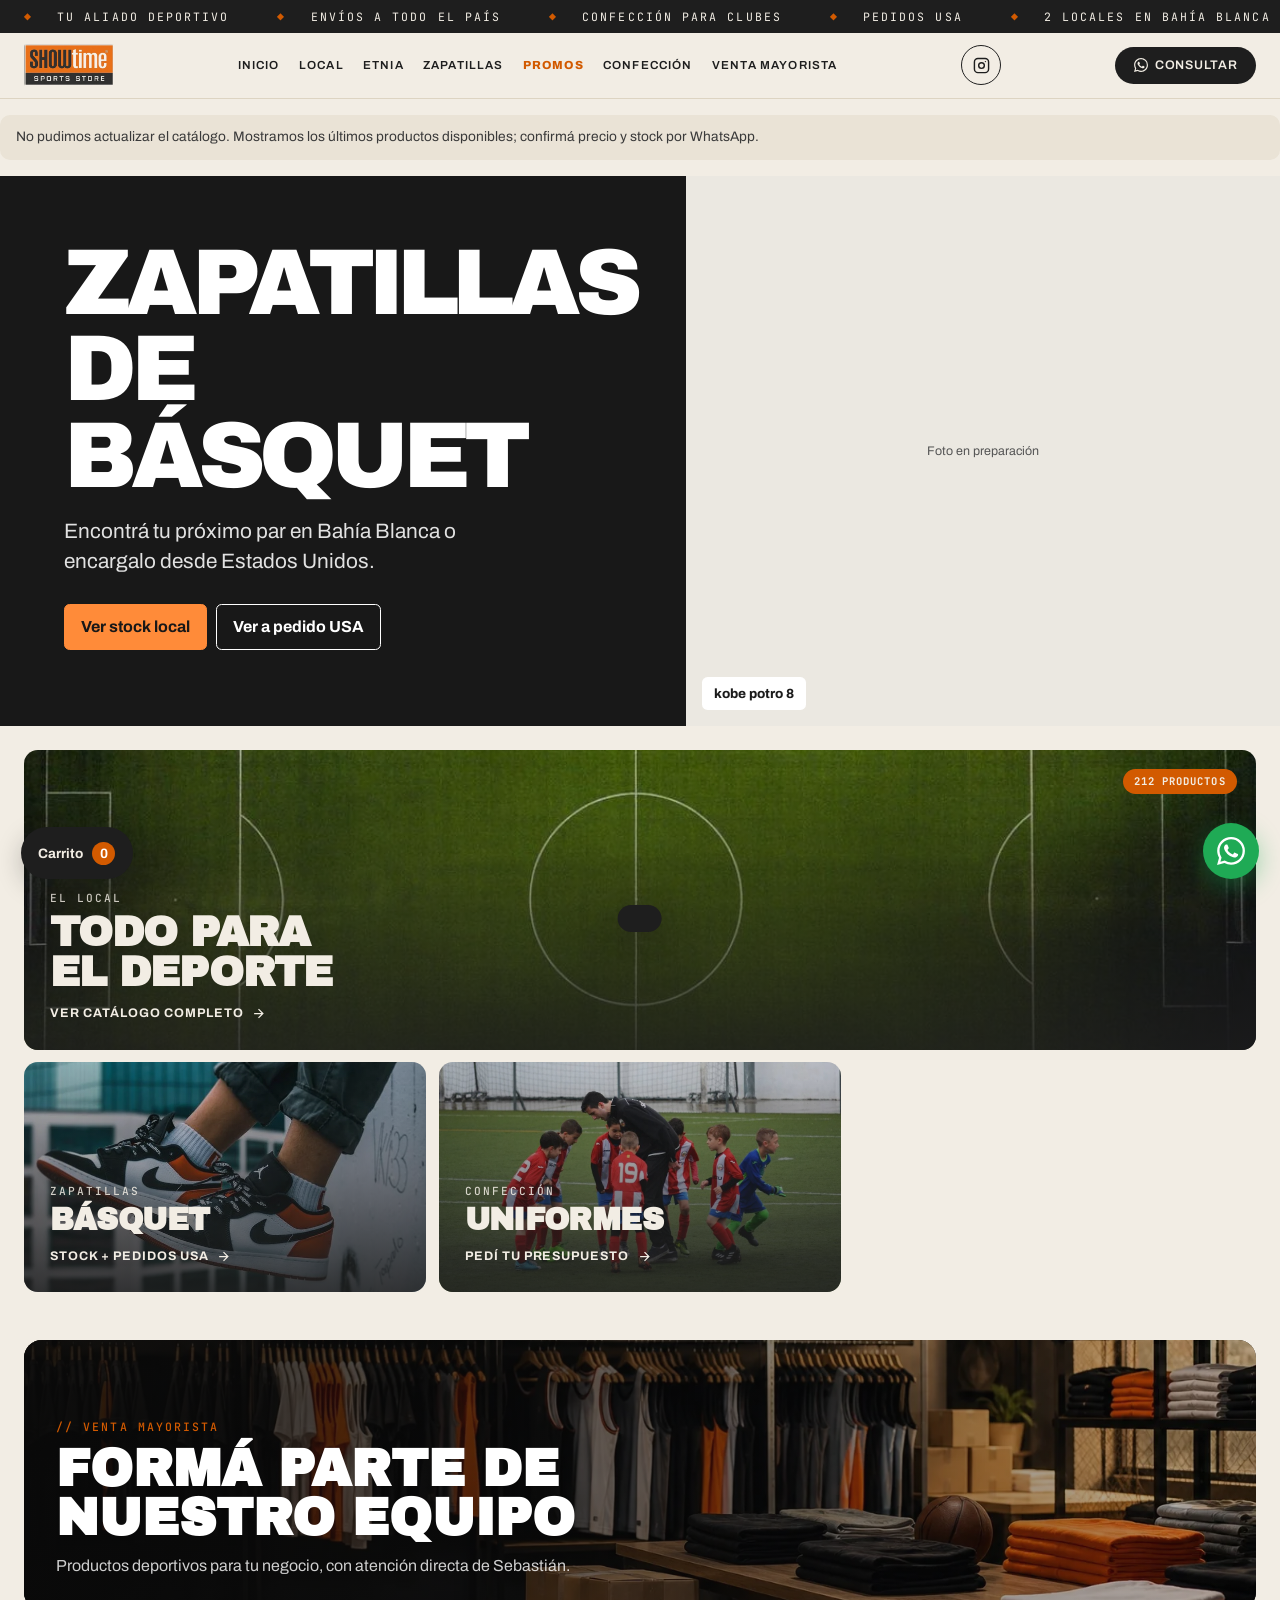
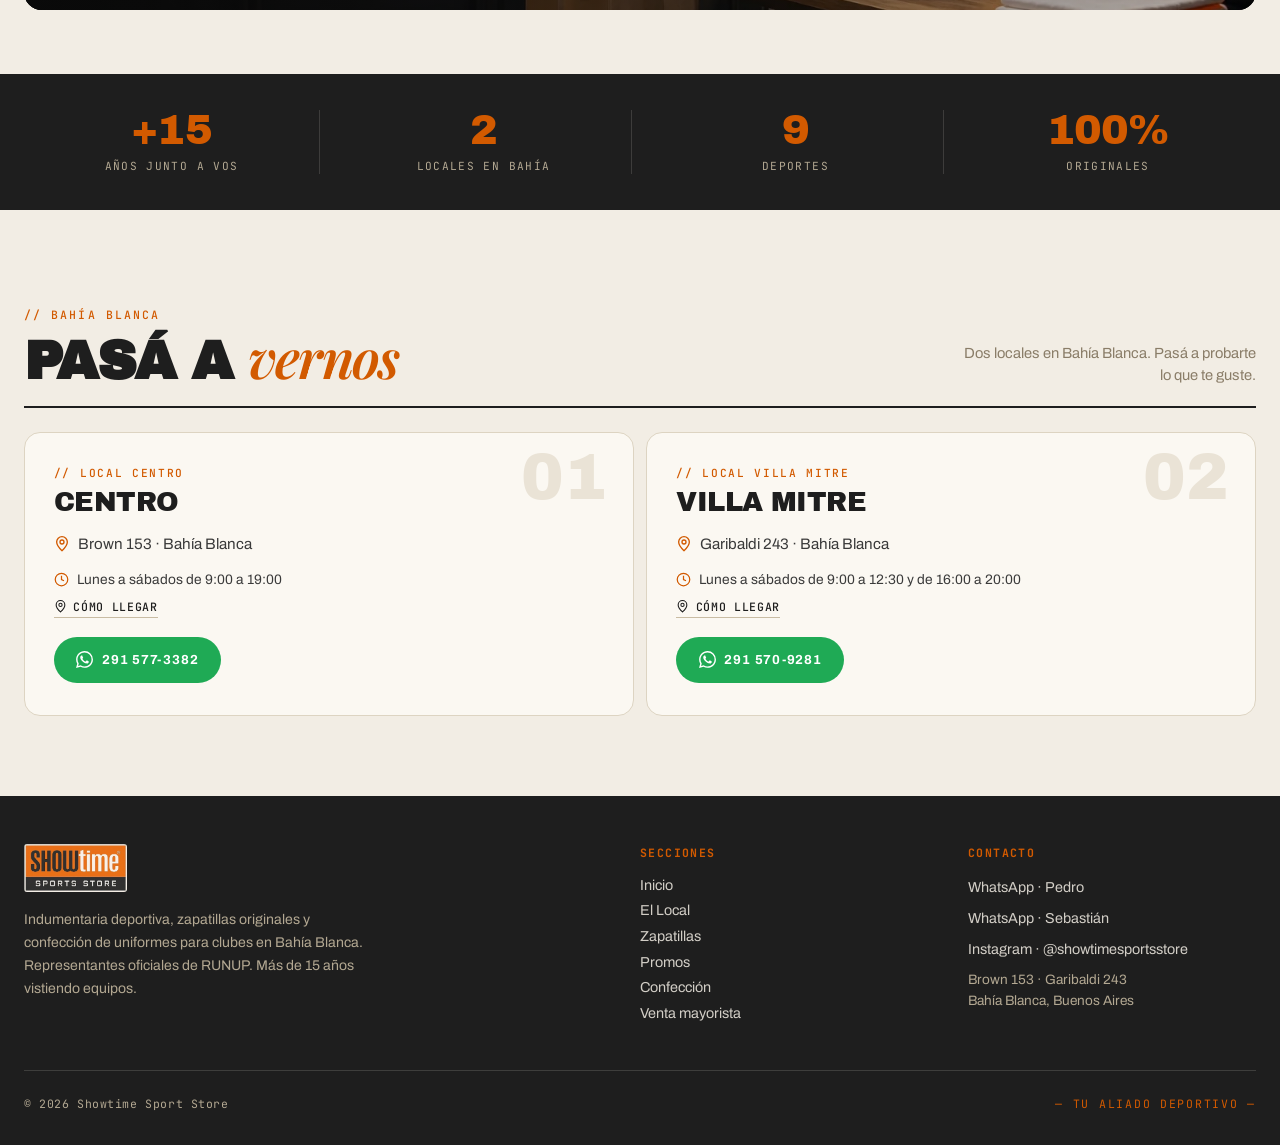
